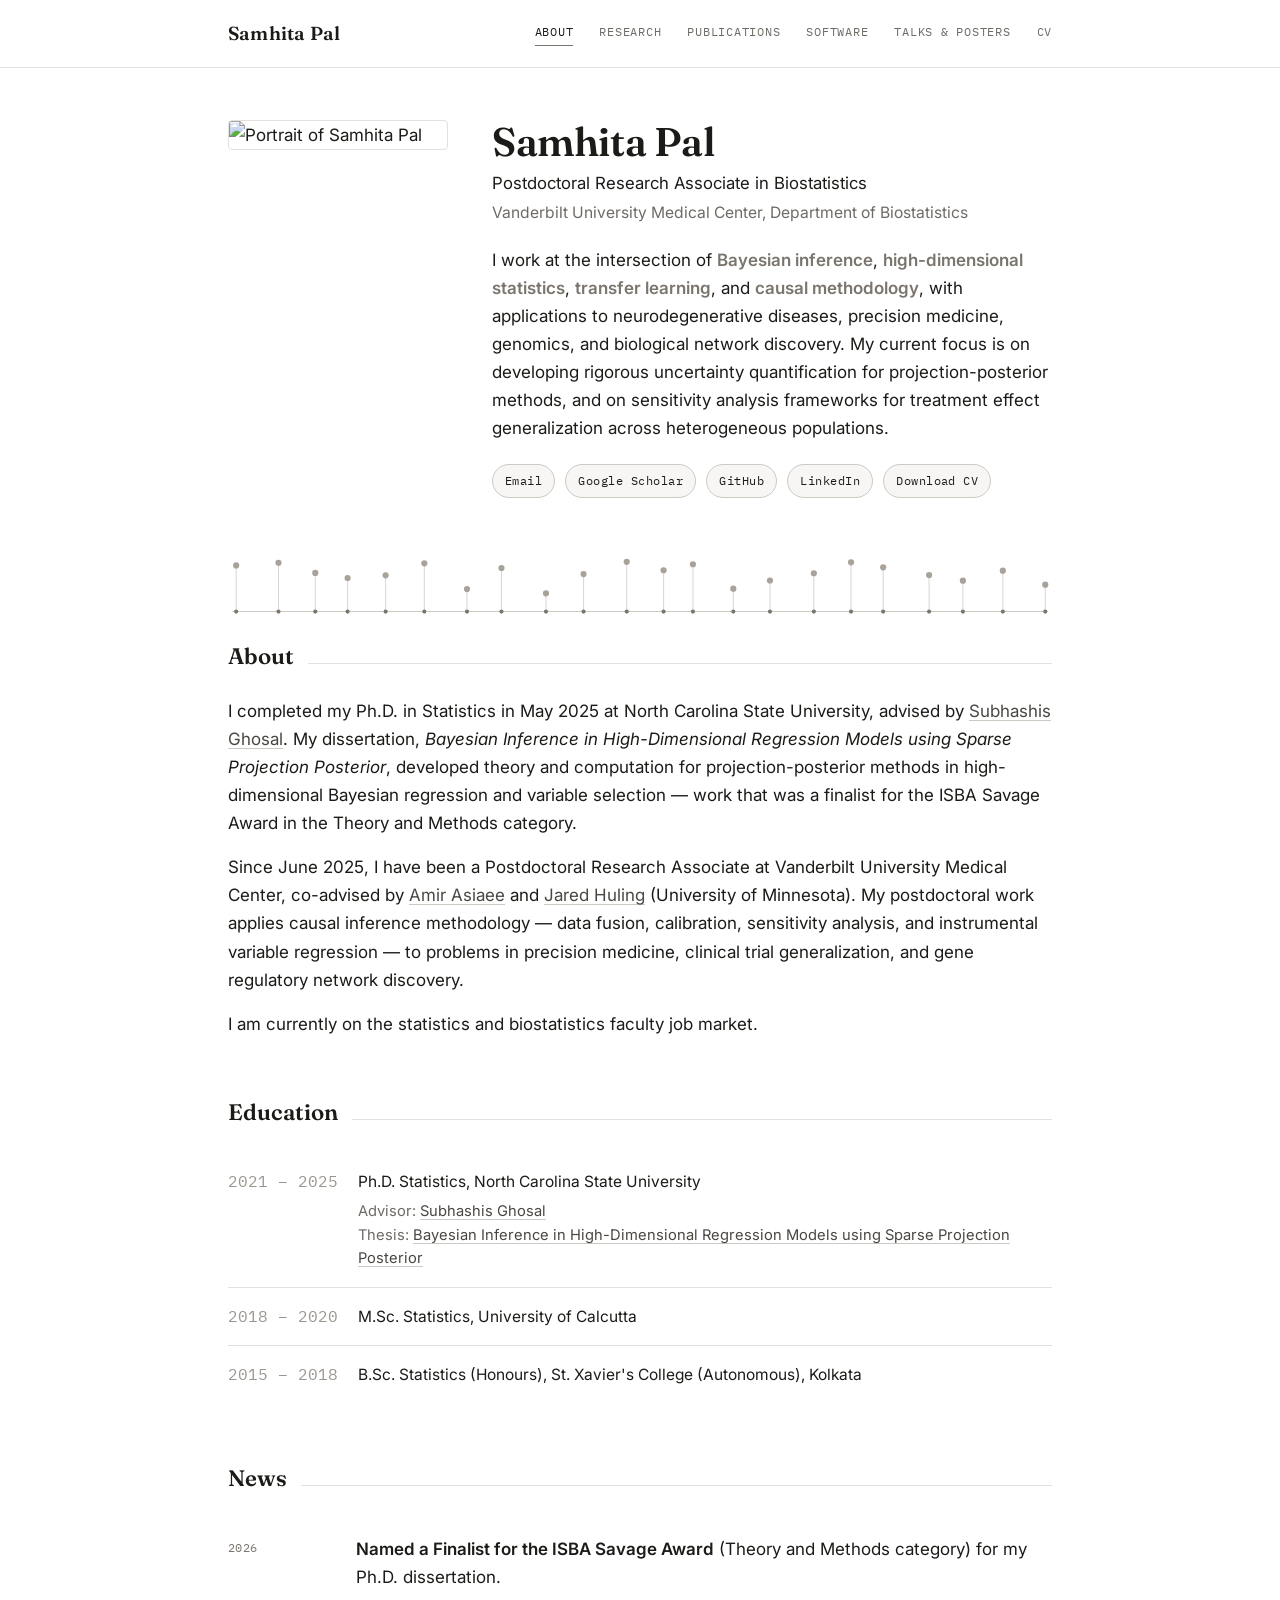
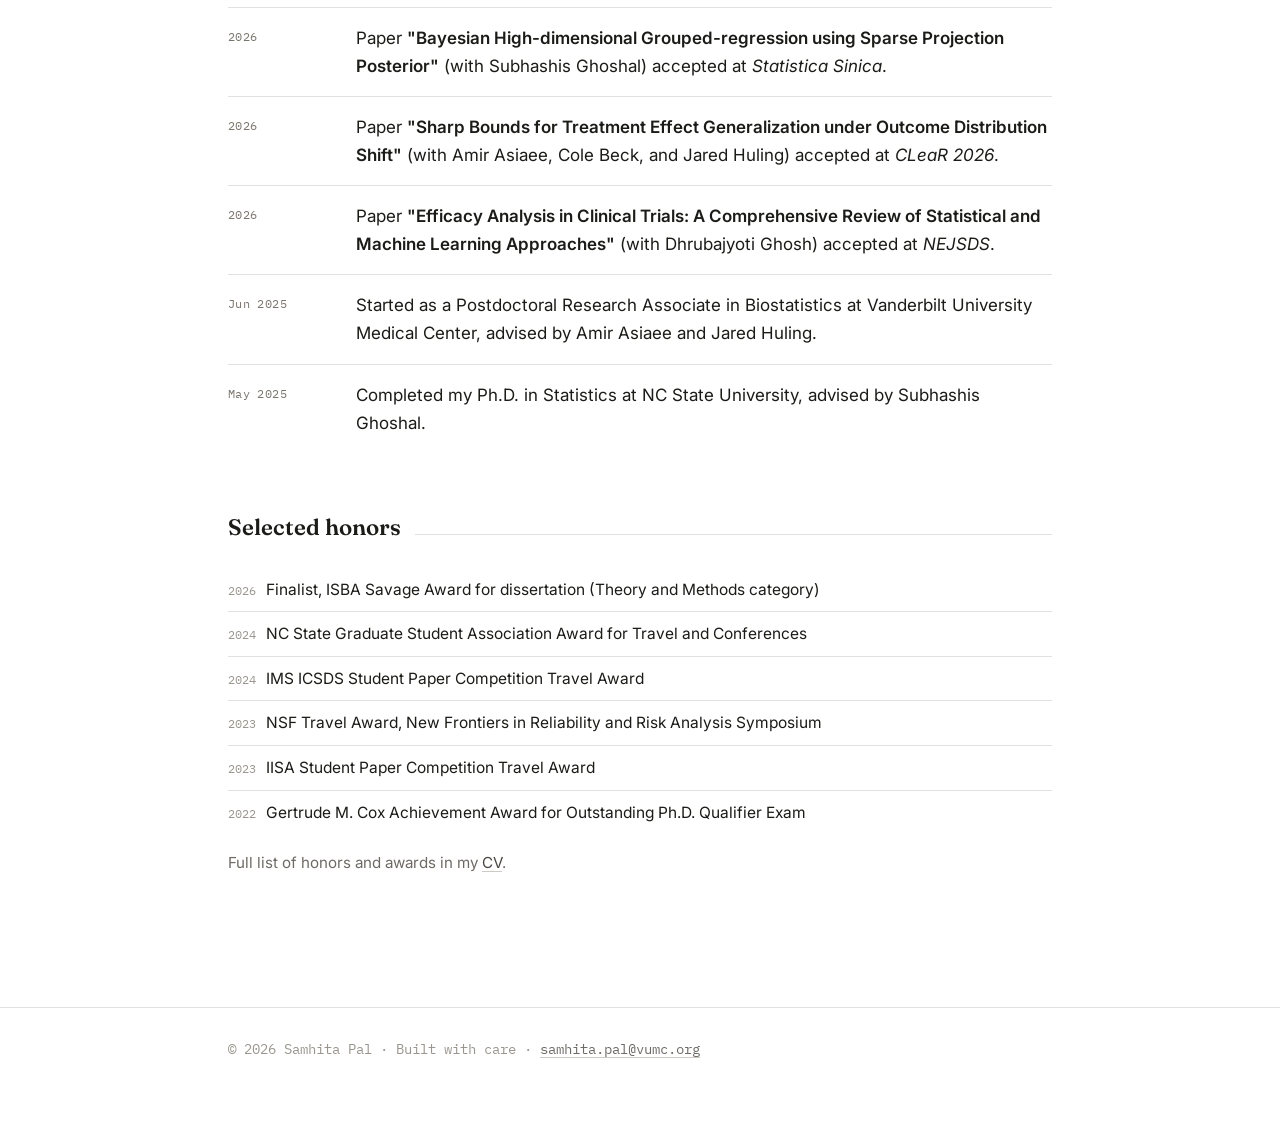
==== index.html @ c77a47ad "Update index.html" ====
<!DOCTYPE html>
<html lang="en">
<head>
<meta charset="UTF-8">
<meta name="viewport" content="width=device-width, initial-scale=1">
<title>Samhita Pal — Biostatistics</title>
<meta name="description" content="Samhita Pal, Postdoctoral Research Associate in Biostatistics at Vanderbilt University Medical Center. Bayesian transfer learning, causal inference, and statistical genomics.">
<link rel="preconnect" href="https://fonts.googleapis.com">
<link href="https://fonts.googleapis.com/css2?family=Fraunces:opsz,wght@9..144,500;9..144,600;9..144,700&family=Inter:wght@400;500;600&family=IBM+Plex+Mono:wght@400;500&display=swap" rel="stylesheet">
<link rel="stylesheet" href="css/style.css">
<style>
  .topic { color: var(--accent-dark); font-weight: 600; }

  .edu-table { width: 100%; border-collapse: collapse; margin-top: 6px; }
  .edu-table td { padding: 16px 0; border-bottom: 1px solid var(--border); vertical-align: top; font-size: 0.97rem; }
  .edu-table tr:last-child td { border-bottom: none; }
  .edu-year { font-family: var(--font-mono); font-size: 0.82rem; color: var(--text-faint); width: 130px; white-space: nowrap; padding-right: 20px; }
  .edu-detail { display: block; margin-top: 6px; color: var(--text-muted); font-size: 0.92rem; line-height: 1.6; }
</style>
</head>
<body>

<header class="site-header">
  <div class="wrap">
    <a class="site-title" href="index.html">Samhita Pal</a>
    <nav class="site-nav">
      <a href="index.html" class="active">About</a>
      <a href="research.html">Research</a>
      <a href="publications.html">Publications</a>
      <a href="software.html">Software</a>
      <a href="talks.html">Talks &amp; Posters</a>
      <a href="cv.html">CV</a>
    </nav>
  </div>
</header>

<main class="wrap">

  <section class="hero">
    <div class="hero-photo">
      <img src="images/profile_full.jpg" alt="Portrait of Samhita Pal">
    </div>
    <div>
      <h1 class="hero-name">Samhita Pal</h1>
      <p class="hero-title">Postdoctoral Research Associate in Biostatistics</p>
      <p class="hero-affil">Vanderbilt University Medical Center, Department of Biostatistics</p>
      <p class="hero-blurb">I work at the intersection of <span class="topic">Bayesian inference</span>, <span class="topic">high-dimensional statistics</span>, <span class="topic">transfer learning</span>, and <span class="topic">causal methodology</span>, with applications to neurodegenerative diseases, precision medicine, genomics, and biological network discovery. My current focus is on developing rigorous uncertainty quantification for projection-posterior methods, and on sensitivity analysis frameworks for treatment effect generalization across heterogeneous populations.</p>
      <div class="contact-row">
        <a class="pill" href="mailto:samhita.pal@vumc.org">Email</a>
        <a class="pill" href="https://scholar.google.com/citations?user=FRRxYk8AAAAJ&hl=en&oi=ao" target="_blank" rel="noopener">Google Scholar</a>
        <a class="pill" href="https://github.com/SamhitaPal3" target="_blank" rel="noopener">GitHub</a>
        <a class="pill" href="https://www.linkedin.com/in/samhita-pal-76424529a/" target="_blank" rel="noopener">LinkedIn</a>
        <a class="pill" href="files/Samhita_Pal_CV.pdf" target="_blank" rel="noopener">Download CV</a>
      </div>
    </div>
  </section>

  <img src="images/motif.svg" alt="" style="width:100%; max-width:100%; margin: 8px 0 4px;">

  <section class="block">
    <div class="section-label">
      <h2>About</h2>
      <div class="rule"></div>
    </div>
    <div class="prose">
      <p>I completed my Ph.D. in Statistics in May 2025 at North Carolina State University, advised by <a href="https://www4.stat.ncsu.edu/~sghosal/" target="_blank" rel="noopener">Subhashis Ghosal</a>. My dissertation, <em>Bayesian Inference in High-Dimensional Regression Models using Sparse Projection Posterior</em>, developed theory and computation for projection-posterior methods in high-dimensional Bayesian regression and variable selection — work that was a finalist for the ISBA Savage Award in the Theory and Methods category.</p>
      <p>Since June 2025, I have been a Postdoctoral Research Associate at Vanderbilt University Medical Center, co-advised by <a href="https://www.amirasiaee.com/" target="_blank" rel="noopener">Amir Asiaee</a> and <a href="https://jaredhuling.org/" target="_blank" rel="noopener">Jared Huling</a> (University of Minnesota). My postdoctoral work applies causal inference methodology — data fusion, calibration, sensitivity analysis, and instrumental variable regression — to problems in precision medicine, clinical trial generalization, and gene regulatory network discovery.</p>
      <p>I am currently on the statistics and biostatistics faculty job market.</p>
    </div>
  </section>

  <section class="block">
    <div class="section-label">
      <h2>Education</h2>
      <div class="rule"></div>
    </div>
    <table class="edu-table">
      <tr>
        <td class="edu-year">2021 – 2025</td>
        <td>
          Ph.D. Statistics, North Carolina State University
          <span class="edu-detail">
            Advisor: <a href="https://www4.stat.ncsu.edu/~sghosal/" target="_blank" rel="noopener">Subhashis Ghosal</a><br>
            Thesis: <a href="https://repository.lib.ncsu.edu/items/f210924c-b4c4-4ba7-b060-ebfc3acb271a" target="_blank" rel="noopener">Bayesian Inference in High-Dimensional Regression Models using Sparse Projection Posterior</a>
          </span>
        </td>
      </tr>
      <tr>
        <td class="edu-year">2018 – 2020</td>
        <td>M.Sc. Statistics, University of Calcutta</td>
      </tr>
      <tr>
        <td class="edu-year">2015 – 2018</td>
        <td>B.Sc. Statistics (Honours), St. Xavier's College (Autonomous), Kolkata</td>
      </tr>
    </table>
  </section>

  <section class="block">
    <div class="section-label">
      <h2>News</h2>
      <div class="rule"></div>
    </div>

    <div class="news-item">
      <div class="news-date">2026</div>
      <div class="news-text"><strong>Named a Finalist for the ISBA Savage Award</strong> (Theory and Methods category) for my Ph.D. dissertation.</div>
    </div>

    <div class="news-item">
      <div class="news-date">2026</div>
      <div class="news-text">Paper <strong>"Bayesian High-dimensional Grouped-regression using Sparse Projection Posterior"</strong> (with Subhashis Ghoshal) accepted at <em>Statistica Sinica</em>.</div>
    </div>

    <div class="news-item">
      <div class="news-date">2026</div>
      <div class="news-text">Paper <strong>"Sharp Bounds for Treatment Effect Generalization under Outcome Distribution Shift"</strong> (with Amir Asiaee, Cole Beck, and Jared Huling) accepted at <em>CLeaR 2026</em>.</div>
    </div>

    <div class="news-item">
      <div class="news-date">2026</div>
      <div class="news-text">Paper <strong>"Efficacy Analysis in Clinical Trials: A Comprehensive Review of Statistical and Machine Learning Approaches"</strong> (with Dhrubajyoti Ghosh) accepted at <em>NEJSDS</em>.</div>
    </div>

    <div class="news-item">
      <div class="news-date">Jun 2025</div>
      <div class="news-text">Started as a Postdoctoral Research Associate in Biostatistics at Vanderbilt University Medical Center, advised by Amir Asiaee and Jared Huling.</div>
    </div>

    <div class="news-item">
      <div class="news-date">May 2025</div>
      <div class="news-text">Completed my Ph.D. in Statistics at NC State University, advised by Subhashis Ghoshal.</div>
    </div>

  </section>

  <!--
    HOW TO ADD A NEWS ITEM:
    Copy one <div class="news-item">...</div> block above, paste it right after
    <div class="section-label">...</div> (so it appears first / most recent),
    and edit the date and text. That's it — no other file needs to change.
  -->

  <section class="block">
    <div class="section-label">
      <h2>Selected honors</h2>
      <div class="rule"></div>
    </div>
    <ul class="honors-list">
      <li><span class="yr">2026</span>Finalist, ISBA Savage Award for dissertation (Theory and Methods category)</li>
      <li><span class="yr">2024</span>NC State Graduate Student Association Award for Travel and Conferences</li>
      <li><span class="yr">2024</span>IMS ICSDS Student Paper Competition Travel Award</li>
      <li><span class="yr">2023</span>NSF Travel Award, New Frontiers in Reliability and Risk Analysis Symposium</li>
      <li><span class="yr">2023</span>IISA Student Paper Competition Travel Award</li>
      <li><span class="yr">2022</span>Gertrude M. Cox Achievement Award for Outstanding Ph.D. Qualifier Exam</li>
    </ul>
    <p class="section-note" style="margin-top:16px;">Full list of honors and awards in my <a href="cv.html">CV</a>.</p>
  </section>

</main>

<footer class="site-footer">
  <div class="wrap">
    © 2026 Samhita Pal · Built with care · <a href="mailto:samhita.pal@vumc.org">samhita.pal@vumc.org</a>
  </div>
</footer>

</body>
</html>
---- css/style.css ----
/* ============================================
   Samhita Pal — academic site
   Design tokens
   ============================================ */

:root {
  /* Palette — warm off-white ground, warm near-black ink, stone-gray accent */
  --bg: #FFFFFF;
  --bg-subtle: #F7F6F4;
  --bg-subtle-2: #F1EFEC;
  --text: #1B1B18;
  --text-muted: #6E6B66;
  --text-faint: #9A968F;
  --accent: #A8A29A;      /* light gray accent */
  --accent-dark: #7A756D; /* hover / stronger gray */
  --border: #E3E1DD;
  --border-strong: #CDCAC4;
  --link: #4A4742;

  /* Type */
  --font-display: "Fraunces", Georgia, serif;
  --font-body: "Inter", -apple-system, BlinkMacSystemFont, "Segoe UI", sans-serif;
  --font-mono: "IBM Plex Mono", ui-monospace, monospace;

  --max-width: 880px;
}

* { box-sizing: border-box; }

html {
  scroll-behavior: smooth;
}

body {
  margin: 0;
  background: var(--bg);
  color: var(--text);
  font-family: var(--font-body);
  font-size: 17px;
  line-height: 1.65;
  -webkit-font-smoothing: antialiased;
}

a {
  color: var(--link);
  text-decoration-color: var(--border-strong);
  text-underline-offset: 3px;
  transition: text-decoration-color 0.15s ease, color 0.15s ease;
}

a:hover {
  color: var(--text);
  text-decoration-color: var(--text);
}

a:focus-visible,
button:focus-visible {
  outline: 2px solid var(--accent-dark);
  outline-offset: 2px;
}

img { max-width: 100%; display: block; }

/* ============ Layout shell ============ */

.wrap {
  max-width: var(--max-width);
  margin: 0 auto;
  padding: 0 28px;
}

/* ============ Header / nav ============ */

.site-header {
  border-bottom: 1px solid var(--border);
  position: sticky;
  top: 0;
  background: rgba(255, 255, 255, 0.92);
  backdrop-filter: blur(6px);
  z-index: 50;
}

.site-header .wrap {
  display: flex;
  align-items: center;
  justify-content: space-between;
  padding-top: 18px;
  padding-bottom: 18px;
  gap: 24px;
  flex-wrap: wrap;
}

.site-title {
  font-family: var(--font-display);
  font-weight: 600;
  font-size: 1.18rem;
  letter-spacing: 0.01em;
  color: var(--text);
  text-decoration: none;
  white-space: nowrap;
}

.site-title:hover { color: var(--text); text-decoration: none; }

nav.site-nav {
  display: flex;
  gap: 26px;
  flex-wrap: wrap;
}

nav.site-nav a {
  font-family: var(--font-mono);
  font-size: 0.78rem;
  letter-spacing: 0.06em;
  text-transform: uppercase;
  color: var(--text-muted);
  text-decoration: none;
  padding-bottom: 3px;
  border-bottom: 1px solid transparent;
}

nav.site-nav a:hover {
  color: var(--text);
  border-bottom-color: var(--border-strong);
}

nav.site-nav a.active {
  color: var(--text);
  border-bottom-color: var(--accent-dark);
}

/* ============ Page header (eyebrow + title) ============ */

.page-head {
  padding: 56px 0 36px;
  border-bottom: 1px solid var(--border);
  margin-bottom: 44px;
}

.eyebrow {
  font-family: var(--font-mono);
  font-size: 0.76rem;
  letter-spacing: 0.12em;
  text-transform: uppercase;
  color: var(--accent-dark);
  margin: 0 0 10px;
}

.page-head h1 {
  font-family: var(--font-display);
  font-weight: 600;
  font-size: 2.1rem;
  margin: 0 0 12px;
  letter-spacing: -0.01em;
}

.page-head p.lede {
  color: var(--text-muted);
  max-width: 640px;
  margin: 0;
  font-size: 1.05rem;
}

/* ============ Hero (About page) ============ */

.hero {
  display: grid;
  grid-template-columns: 220px 1fr;
  gap: 44px;
  padding: 52px 0 40px;
  align-items: start;
}

.hero-photo img {
  width: 100%;
  border-radius: 4px;
  border: 1px solid var(--border);
  filter: grayscale(8%);
}

.hero-name {
  font-family: var(--font-display);
  font-weight: 600;
  font-size: 2.5rem;
  margin: 0 0 6px;
  letter-spacing: -0.01em;
  line-height: 1.1;
}

.hero-title {
  font-size: 1.05rem;
  color: var(--text);
  margin: 0 0 2px;
}

.hero-affil {
  font-size: 0.98rem;
  color: var(--text-muted);
  margin: 0 0 20px;
}

.hero-blurb {
  max-width: 560px;
  color: var(--text);
  margin: 0 0 22px;
}

.contact-row {
  display: flex;
  flex-wrap: wrap;
  gap: 8px 10px;
  margin-bottom: 8px;
}

.pill {
  font-family: var(--font-mono);
  font-size: 0.76rem;
  letter-spacing: 0.04em;
  text-decoration: none;
  color: var(--text);
  border: 1px solid var(--border-strong);
  padding: 6px 12px;
  border-radius: 100px;
  background: var(--bg-subtle);
  transition: background 0.15s ease, border-color 0.15s ease;
}

.pill:hover {
  background: var(--bg-subtle-2);
  border-color: var(--accent-dark);
  color: var(--text);
}

/* ============ Section scaffolding ============ */

section.block {
  padding: 8px 0 48px;
}

.section-label {
  display: flex;
  align-items: baseline;
  gap: 14px;
  margin-bottom: 22px;
}

.section-label h2 {
  font-family: var(--font-display);
  font-weight: 600;
  font-size: 1.4rem;
  margin: 0;
}

.section-label .rule {
  flex: 1;
  height: 1px;
  background: var(--border);
}

.section-note {
  color: var(--text-muted);
  font-size: 0.95rem;
  margin: -12px 0 24px;
}

/* ============ News list ============ */

.news-item {
  display: grid;
  grid-template-columns: 108px 1fr;
  gap: 20px;
  padding: 16px 0;
  border-bottom: 1px solid var(--border);
}

.news-item:last-child { border-bottom: none; }

.news-date {
  font-family: var(--font-mono);
  font-size: 0.78rem;
  color: var(--accent-dark);
  letter-spacing: 0.03em;
  padding-top: 2px;
}

.news-text strong { font-weight: 600; }

/* ============ Bio paragraphs ============ */

.prose p { margin: 0 0 16px; }
.prose p:last-child { margin-bottom: 0; }

/* ============ Honors list ============ */

.honors-list {
  list-style: none;
  padding: 0;
  margin: 0;
  columns: 1;
}

.honors-list li {
  padding: 9px 0;
  border-bottom: 1px solid var(--border);
  font-size: 0.97rem;
}

.honors-list li:last-child { border-bottom: none; }

.honors-list .yr {
  font-family: var(--font-mono);
  font-size: 0.78rem;
  color: var(--text-faint);
  margin-right: 10px;
}

/* ============ Research thrusts ============ */

.thrust {
  padding: 30px 0;
  border-bottom: 1px solid var(--border);
}

.thrust:last-child { border-bottom: none; }

.thrust-num {
  font-family: var(--font-mono);
  font-size: 0.78rem;
  color: var(--accent-dark);
  letter-spacing: 0.06em;
  margin-bottom: 8px;
  display: block;
}

.thrust h3 {
  font-family: var(--font-display);
  font-size: 1.35rem;
  font-weight: 600;
  margin: 0 0 10px;
}

.thrust p {
  color: var(--text);
  max-width: 660px;
  margin: 0 0 14px;
}

.thrust-papers {
  list-style: none;
  padding: 0;
  margin: 0;
  font-size: 0.92rem;
}

.thrust-papers li {
  color: var(--text-muted);
  padding: 4px 0;
  border-left: 2px solid var(--border-strong);
  padding-left: 12px;
  margin-bottom: 4px;
}

.thrust-papers .p-title { color: var(--text); }

/* ============ Publications ============ */

.pub-group { margin-bottom: 44px; }

.pub-group h2 {
  font-family: var(--font-display);
  font-size: 1.25rem;
  font-weight: 600;
  margin: 0 0 4px;
}

.pub-count {
  font-family: var(--font-mono);
  font-size: 0.76rem;
  color: var(--text-faint);
}

.pub-list {
  list-style: none;
  padding: 0;
  margin: 18px 0 0;
}

.pub-item {
  padding: 16px 0;
  border-bottom: 1px solid var(--border);
}

.pub-item:last-child { border-bottom: none; }

.pub-title {
  font-weight: 600;
  color: var(--text);
  margin: 0 0 4px;
  font-size: 1.01rem;
}

.pub-authors {
  color: var(--text-muted);
  font-size: 0.92rem;
  margin: 0 0 3px;
}

.pub-authors .me { color: var(--text); font-weight: 600; }

.pub-venue {
  font-family: var(--font-mono);
  font-size: 0.8rem;
  color: var(--accent-dark);
  letter-spacing: 0.02em;
}

/* ============ Software cards ============ */

.software-grid {
  display: grid;
  grid-template-columns: 1fr;
  gap: 20px;
}

.software-card {
  border: 1px solid var(--border);
  border-radius: 6px;
  padding: 26px 28px;
  background: var(--bg-subtle);
}

.software-card h3 {
  font-family: var(--font-mono);
  font-size: 1.15rem;
  font-weight: 600;
  margin: 0 0 10px;
  letter-spacing: -0.01em;
}

.software-card p {
  margin: 0 0 16px;
  color: var(--text);
  max-width: 620px;
}

.software-links a {
  font-family: var(--font-mono);
  font-size: 0.8rem;
  margin-right: 18px;
}

/* ============ Talks & posters ============ */

.talk-item {
  display: grid;
  grid-template-columns: 70px 110px 1fr;
  gap: 18px;
  padding: 15px 0;
  border-bottom: 1px solid var(--border);
  align-items: start;
}

.talk-item:last-child { border-bottom: none; }

.talk-year {
  font-family: var(--font-mono);
  font-size: 0.82rem;
  color: var(--text-faint);
}

.talk-type {
  font-family: var(--font-mono);
  font-size: 0.7rem;
  letter-spacing: 0.04em;
  text-transform: uppercase;
  color: var(--accent-dark);
  border: 1px solid var(--border-strong);
  border-radius: 100px;
  padding: 2px 9px;
  height: fit-content;
  white-space: nowrap;
}

.talk-body .talk-title { font-weight: 600; margin: 0 0 2px; }
.talk-body .talk-venue { color: var(--text-muted); font-size: 0.92rem; margin: 0; }
.talk-body .talk-slides { font-family: var(--font-mono); font-size: 0.78rem; }

/* ============ CV page ============ */

.cv-download {
  display: inline-flex;
  align-items: center;
  gap: 10px;
  font-family: var(--font-mono);
  font-size: 0.85rem;
  color: var(--bg);
  background: var(--text);
  padding: 12px 22px;
  border-radius: 4px;
  text-decoration: none;
  margin-bottom: 30px;
}

.cv-download:hover { background: var(--accent-dark); color: var(--bg); }

.cv-embed {
  border: 1px solid var(--border);
  border-radius: 6px;
  overflow: hidden;
  height: 82vh;
  background: var(--bg-subtle);
}

.cv-embed iframe { width: 100%; height: 100%; border: none; }

.cv-fallback {
  font-size: 0.9rem;
  color: var(--text-muted);
  margin-top: 14px;
}

/* ============ Signature motif (projection dots) ============ */

.motif {
  opacity: 0.9;
}

/* ============ Footer ============ */

.site-footer {
  border-top: 1px solid var(--border);
  margin-top: 60px;
  padding: 30px 0 60px;
  color: var(--text-faint);
  font-size: 0.85rem;
  font-family: var(--font-mono);
}

.site-footer a { color: var(--text-muted); }

/* ============ Responsive ============ */

@media (max-width: 680px) {
  .hero {
    grid-template-columns: 1fr;
  }
  .hero-photo { width: 160px; }
  .news-item, .talk-item {
    grid-template-columns: 1fr;
    gap: 4px;
  }
  .talk-type { margin-bottom: 4px; }
  .page-head h1 { font-size: 1.7rem; }
  .hero-name { font-size: 2rem; }
  nav.site-nav { gap: 14px 18px; }
}

@media (prefers-reduced-motion: reduce) {
  html { scroll-behavior: auto; }
  * { transition: none !important; }
}
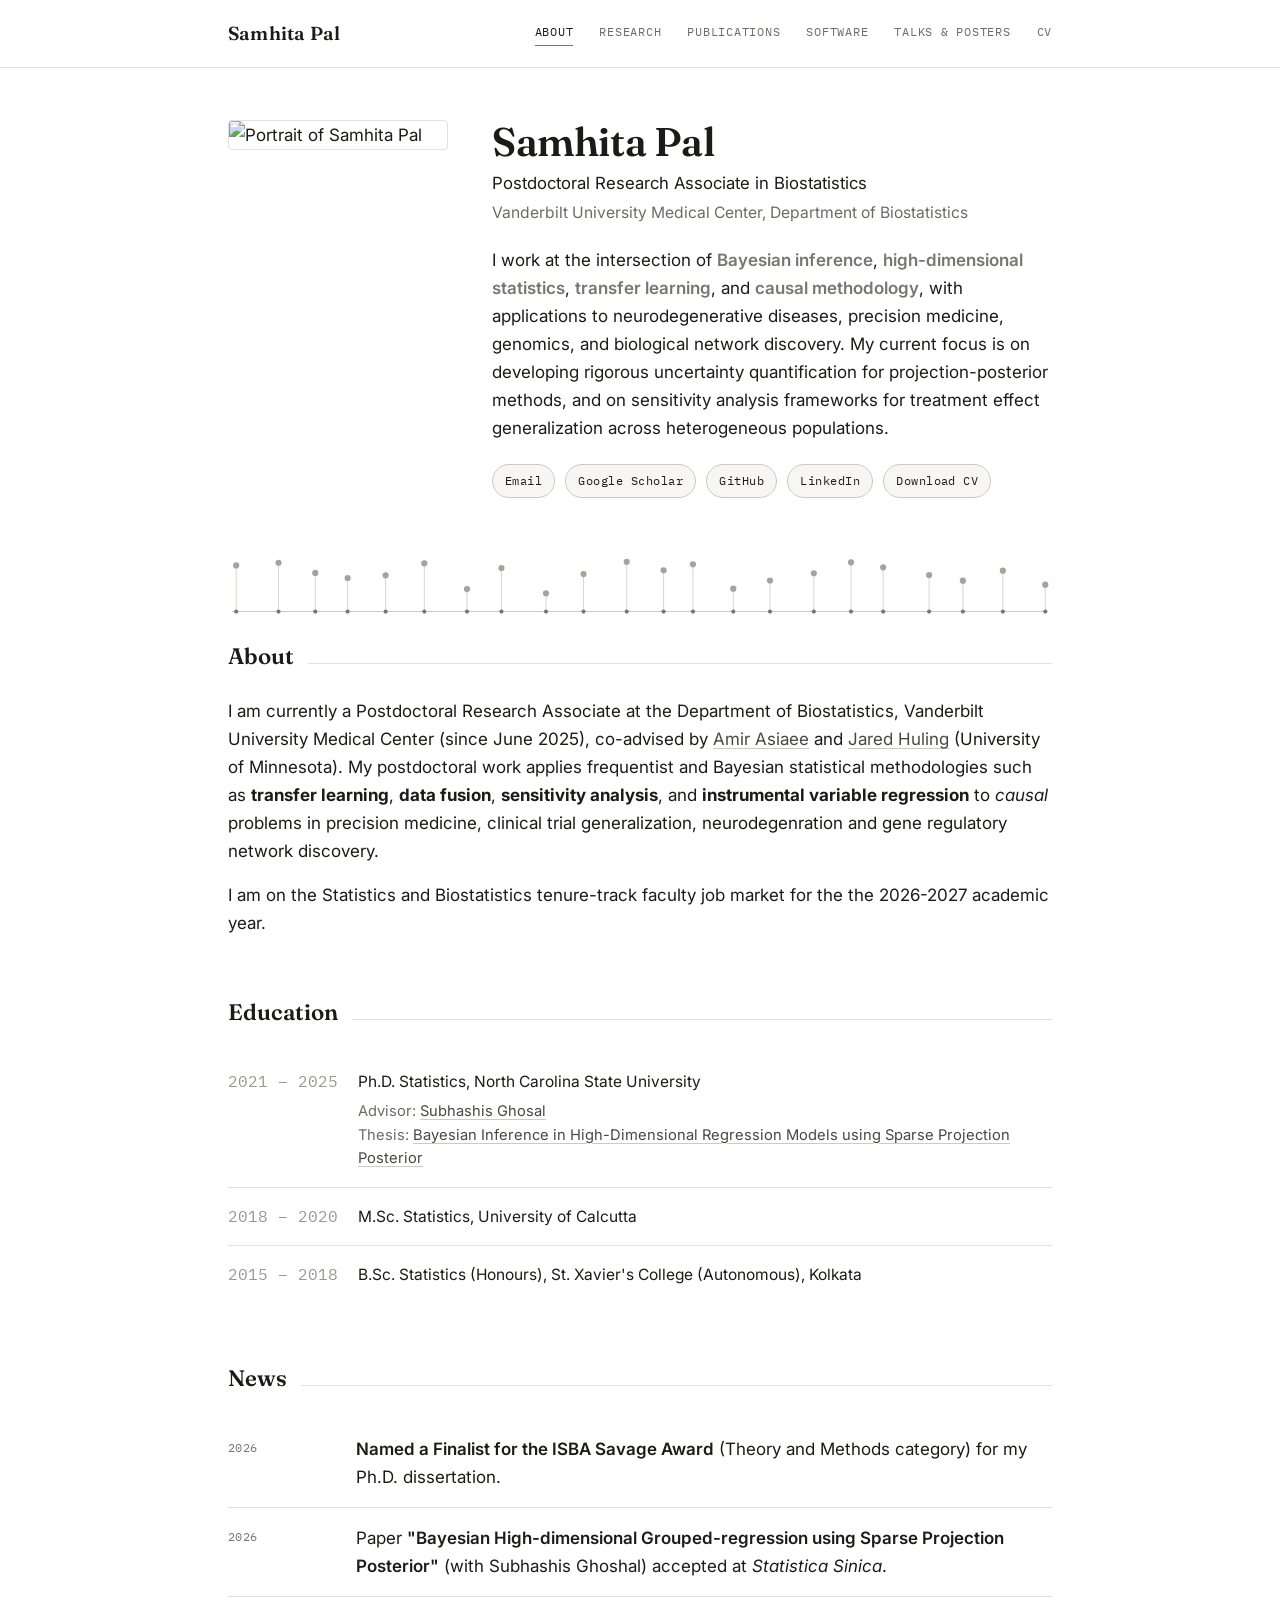
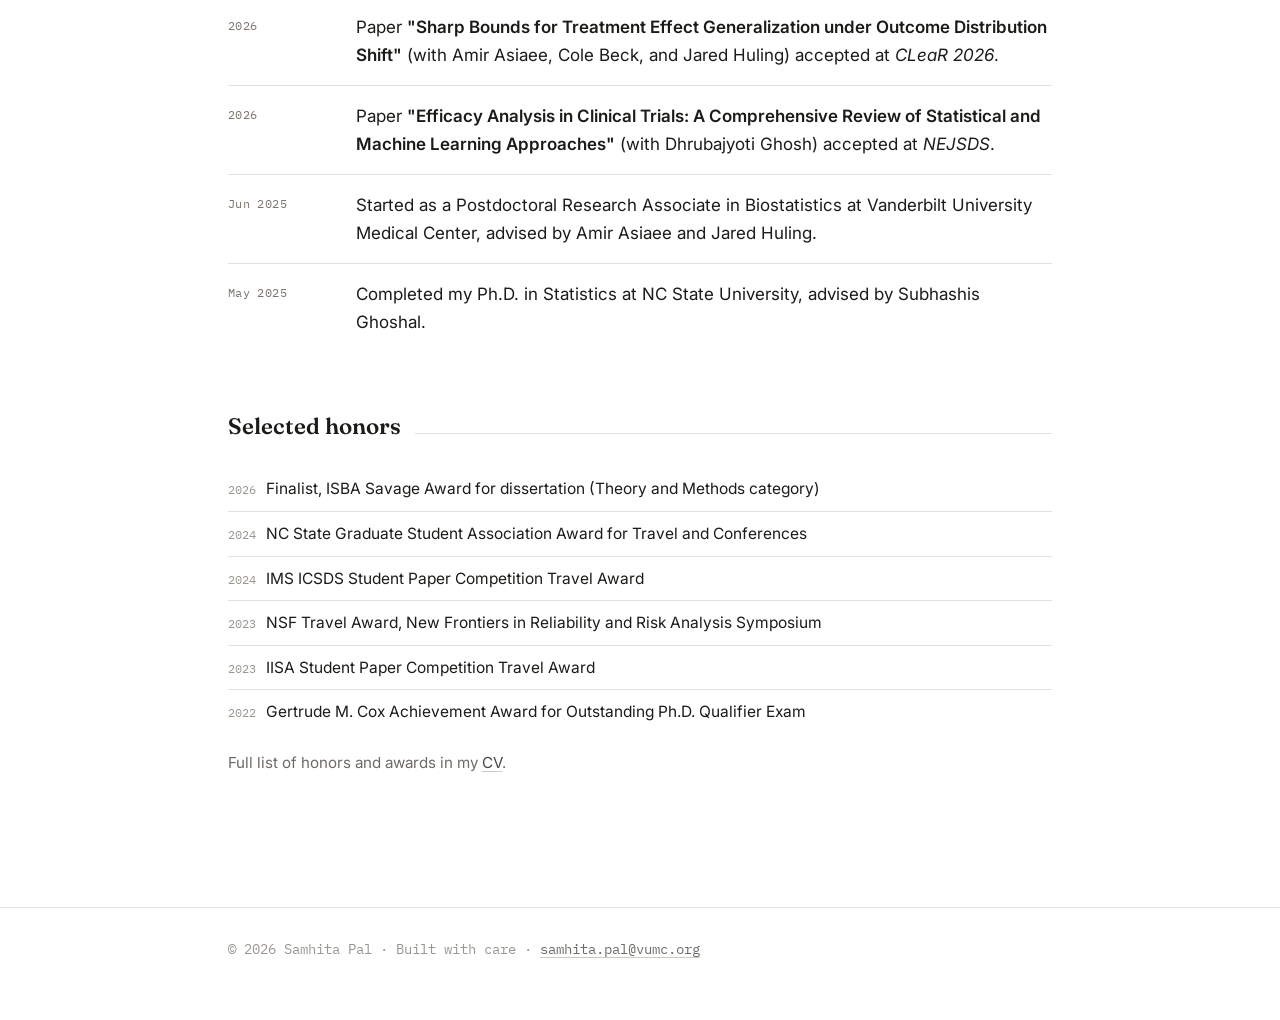
==== commit e8194c49: "Update index.html" ====
--- a/index.html
+++ b/index.html
@@ -63,9 +63,8 @@
       <div class="rule"></div>
     </div>
     <div class="prose">
-      <p>I completed my Ph.D. in Statistics in May 2025 at North Carolina State University, advised by <a href="https://www4.stat.ncsu.edu/~sghosal/" target="_blank" rel="noopener">Subhashis Ghosal</a>. My dissertation, <em>Bayesian Inference in High-Dimensional Regression Models using Sparse Projection Posterior</em>, developed theory and computation for projection-posterior methods in high-dimensional Bayesian regression and variable selection — work that was a finalist for the ISBA Savage Award in the Theory and Methods category.</p>
-      <p>Since June 2025, I have been a Postdoctoral Research Associate at Vanderbilt University Medical Center, co-advised by <a href="https://www.amirasiaee.com/" target="_blank" rel="noopener">Amir Asiaee</a> and <a href="https://jaredhuling.org/" target="_blank" rel="noopener">Jared Huling</a> (University of Minnesota). My postdoctoral work applies causal inference methodology — data fusion, calibration, sensitivity analysis, and instrumental variable regression — to problems in precision medicine, clinical trial generalization, and gene regulatory network discovery.</p>
-      <p>I am currently on the statistics and biostatistics faculty job market.</p>
+      <p> I am currently a Postdoctoral Research Associate at the Department of Biostatistics, Vanderbilt University Medical Center (since June 2025), co-advised by <a href="https://www.amirasiaee.com/" target="_blank" rel="noopener">Amir Asiaee</a> and <a href="https://jaredhuling.org/" target="_blank" rel="noopener">Jared Huling</a> (University of Minnesota). My postdoctoral work applies frequentist and Bayesian statistical methodologies such as <strong>transfer learning</strong>, <strong>data fusion</strong>, <strong>sensitivity analysis</strong>, and <strong>instrumental variable regression</strong> to <em>causal</em> problems in precision medicine, clinical trial generalization, neurodegenration and gene regulatory network discovery.</p>
+      <p> I am on the Statistics and Biostatistics tenure-track faculty job market for the the 2026-2027 academic year.</p>
     </div>
   </section>
 
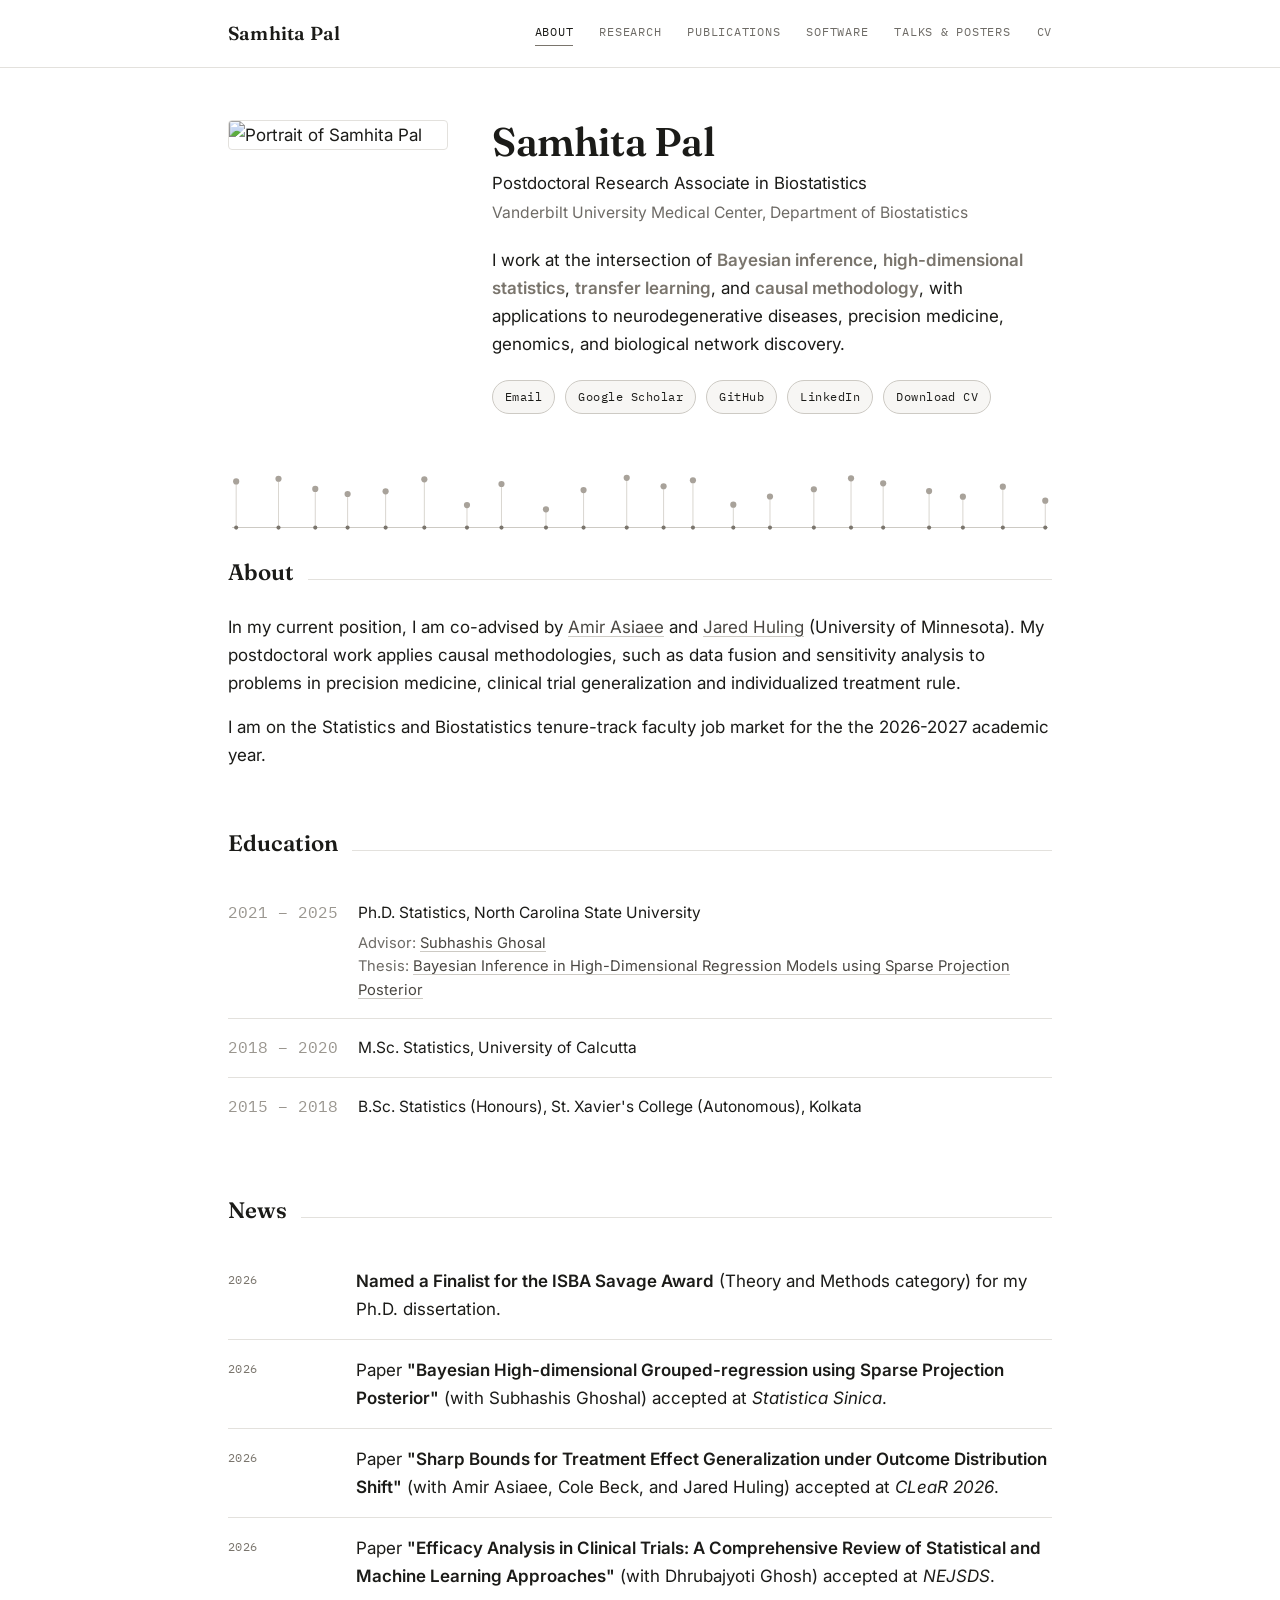
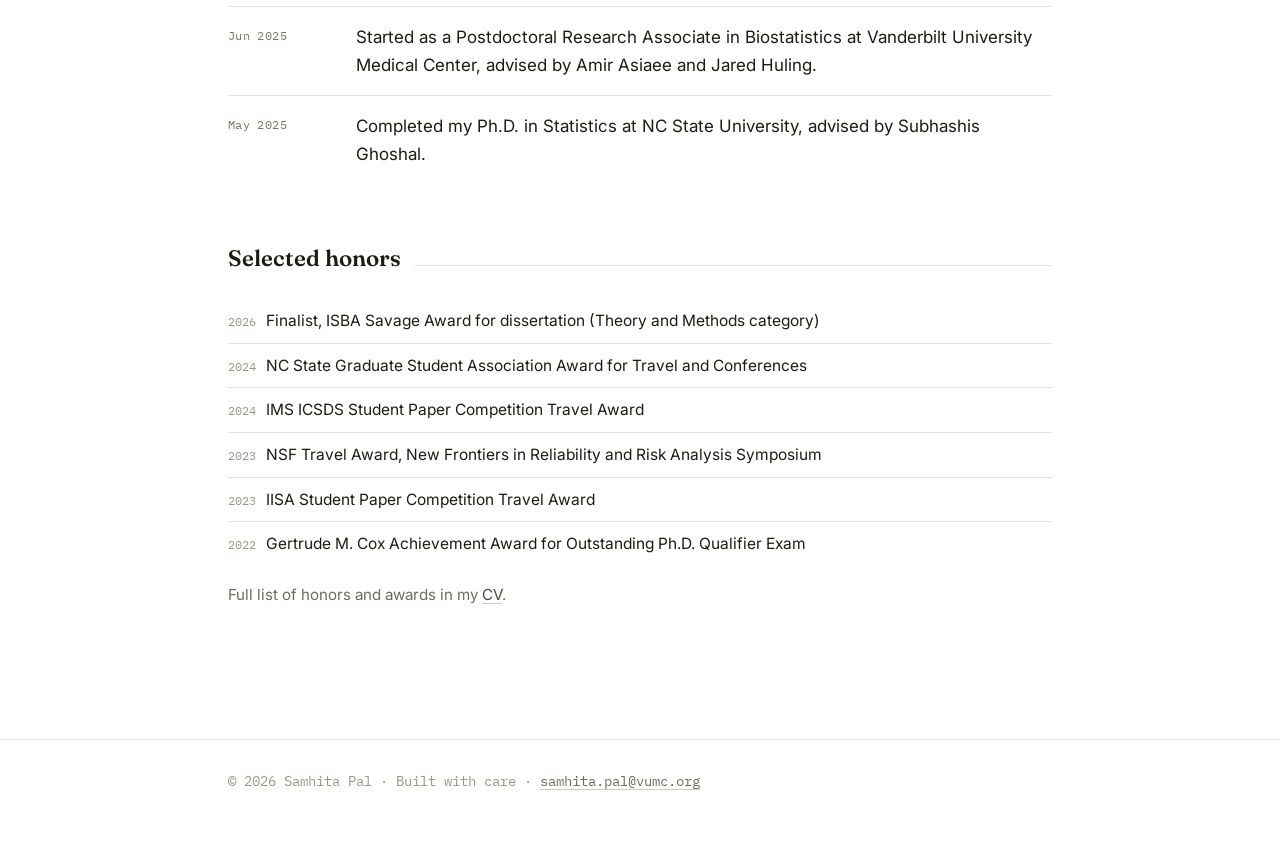
==== commit 3ce38ea9: "Update index.html" ====
--- a/index.html
+++ b/index.html
@@ -44,7 +44,8 @@
       <h1 class="hero-name">Samhita Pal</h1>
       <p class="hero-title">Postdoctoral Research Associate in Biostatistics</p>
       <p class="hero-affil">Vanderbilt University Medical Center, Department of Biostatistics</p>
-      <p class="hero-blurb">I work at the intersection of <span class="topic">Bayesian inference</span>, <span class="topic">high-dimensional statistics</span>, <span class="topic">transfer learning</span>, and <span class="topic">causal methodology</span>, with applications to neurodegenerative diseases, precision medicine, genomics, and biological network discovery. My current focus is on developing rigorous uncertainty quantification for projection-posterior methods, and on sensitivity analysis frameworks for treatment effect generalization across heterogeneous populations.</p>
+      <p class="hero-blurb">I work at the intersection of <span class="topic">Bayesian inference</span>, <span class="topic">high-dimensional statistics</span>, <span class="topic">transfer learning</span>, and <span class="topic">causal methodology</span>, with applications to neurodegenerative diseases, precision medicine, genomics, and biological network discovery.</p>
+      <p class="hero-blurb"></p>
       <div class="contact-row">
         <a class="pill" href="mailto:samhita.pal@vumc.org">Email</a>
         <a class="pill" href="https://scholar.google.com/citations?user=FRRxYk8AAAAJ&hl=en&oi=ao" target="_blank" rel="noopener">Google Scholar</a>
@@ -63,7 +64,7 @@
       <div class="rule"></div>
     </div>
     <div class="prose">
-      <p> I am currently a Postdoctoral Research Associate at the Department of Biostatistics, Vanderbilt University Medical Center (since June 2025), co-advised by <a href="https://www.amirasiaee.com/" target="_blank" rel="noopener">Amir Asiaee</a> and <a href="https://jaredhuling.org/" target="_blank" rel="noopener">Jared Huling</a> (University of Minnesota). My postdoctoral work applies frequentist and Bayesian statistical methodologies such as <strong>transfer learning</strong>, <strong>data fusion</strong>, <strong>sensitivity analysis</strong>, and <strong>instrumental variable regression</strong> to <em>causal</em> problems in precision medicine, clinical trial generalization, neurodegenration and gene regulatory network discovery.</p>
+      <p> In my current position, I am co-advised by <a href="https://www.amirasiaee.com/" target="_blank" rel="noopener">Amir Asiaee</a> and <a href="https://jaredhuling.org/" target="_blank" rel="noopener">Jared Huling</a> (University of Minnesota). My postdoctoral work applies causal methodologies, such as data fusion and sensitivity analysis to problems in precision medicine, clinical trial generalization and individualized treatment rule.</p>
       <p> I am on the Statistics and Biostatistics tenure-track faculty job market for the the 2026-2027 academic year.</p>
     </div>
   </section>
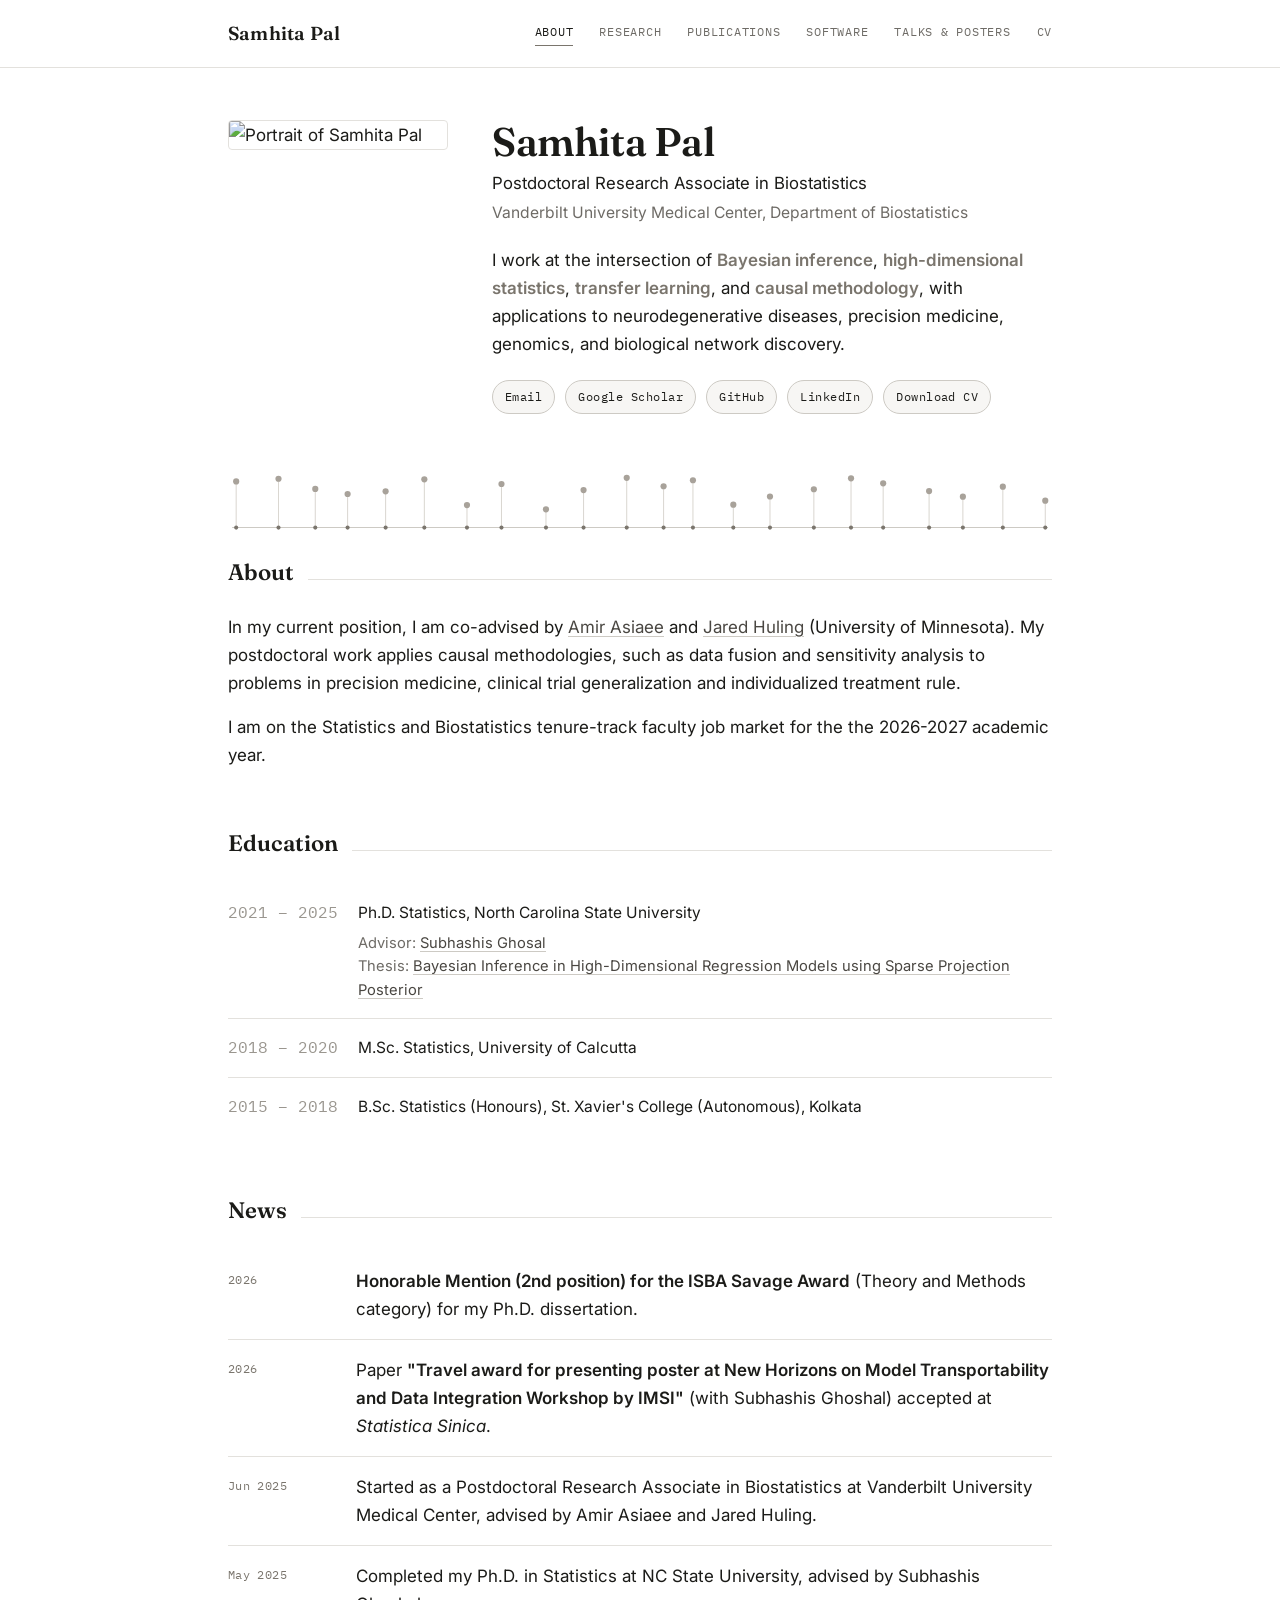
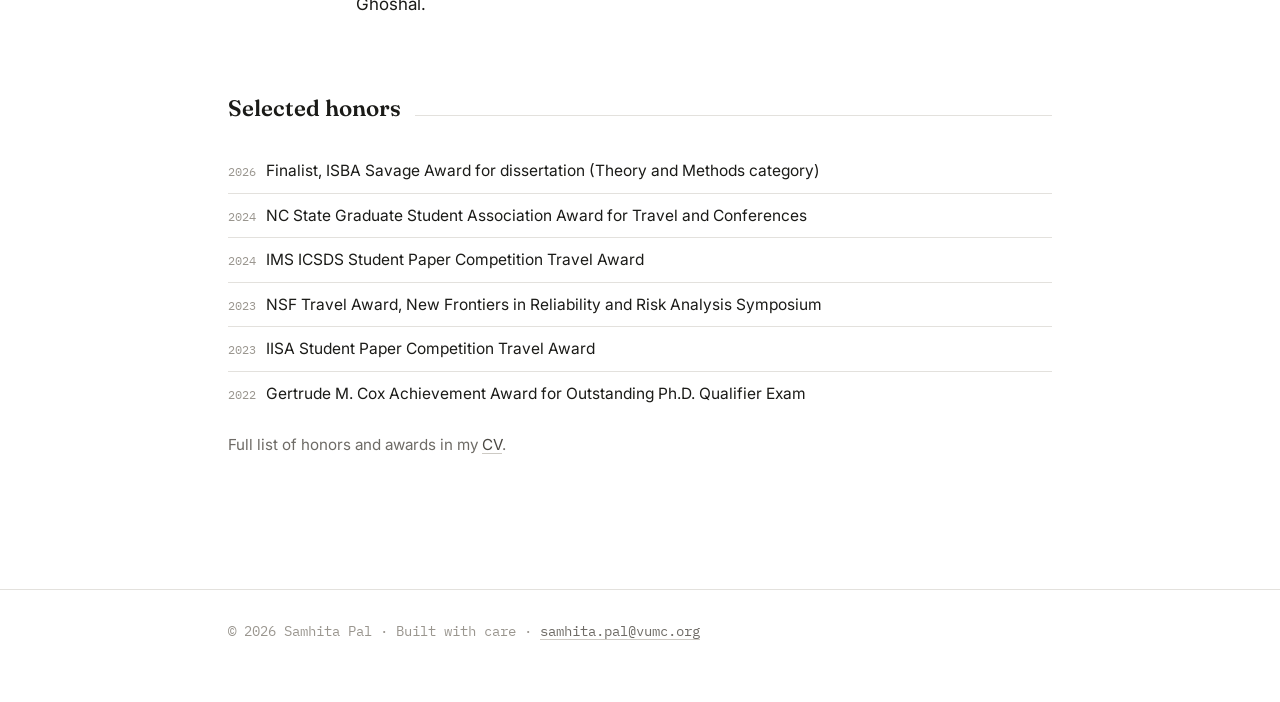
==== commit 9d07902e: "Update index.html" ====
--- a/index.html
+++ b/index.html
@@ -104,22 +104,12 @@
 
     <div class="news-item">
       <div class="news-date">2026</div>
-      <div class="news-text"><strong>Named a Finalist for the ISBA Savage Award</strong> (Theory and Methods category) for my Ph.D. dissertation.</div>
+      <div class="news-text"><strong>Honorable Mention (2nd position) for the ISBA Savage Award</strong> (Theory and Methods category) for my Ph.D. dissertation.</div>
     </div>
 
     <div class="news-item">
       <div class="news-date">2026</div>
-      <div class="news-text">Paper <strong>"Bayesian High-dimensional Grouped-regression using Sparse Projection Posterior"</strong> (with Subhashis Ghoshal) accepted at <em>Statistica Sinica</em>.</div>
-    </div>
-
-    <div class="news-item">
-      <div class="news-date">2026</div>
-      <div class="news-text">Paper <strong>"Sharp Bounds for Treatment Effect Generalization under Outcome Distribution Shift"</strong> (with Amir Asiaee, Cole Beck, and Jared Huling) accepted at <em>CLeaR 2026</em>.</div>
-    </div>
-
-    <div class="news-item">
-      <div class="news-date">2026</div>
-      <div class="news-text">Paper <strong>"Efficacy Analysis in Clinical Trials: A Comprehensive Review of Statistical and Machine Learning Approaches"</strong> (with Dhrubajyoti Ghosh) accepted at <em>NEJSDS</em>.</div>
+      <div class="news-text">Paper <strong>"Travel award for presenting poster at New Horizons on Model Transportability and Data Integration Workshop by IMSI"</strong> (with Subhashis Ghoshal) accepted at <em>Statistica Sinica</em>.</div>
     </div>
 
     <div class="news-item">
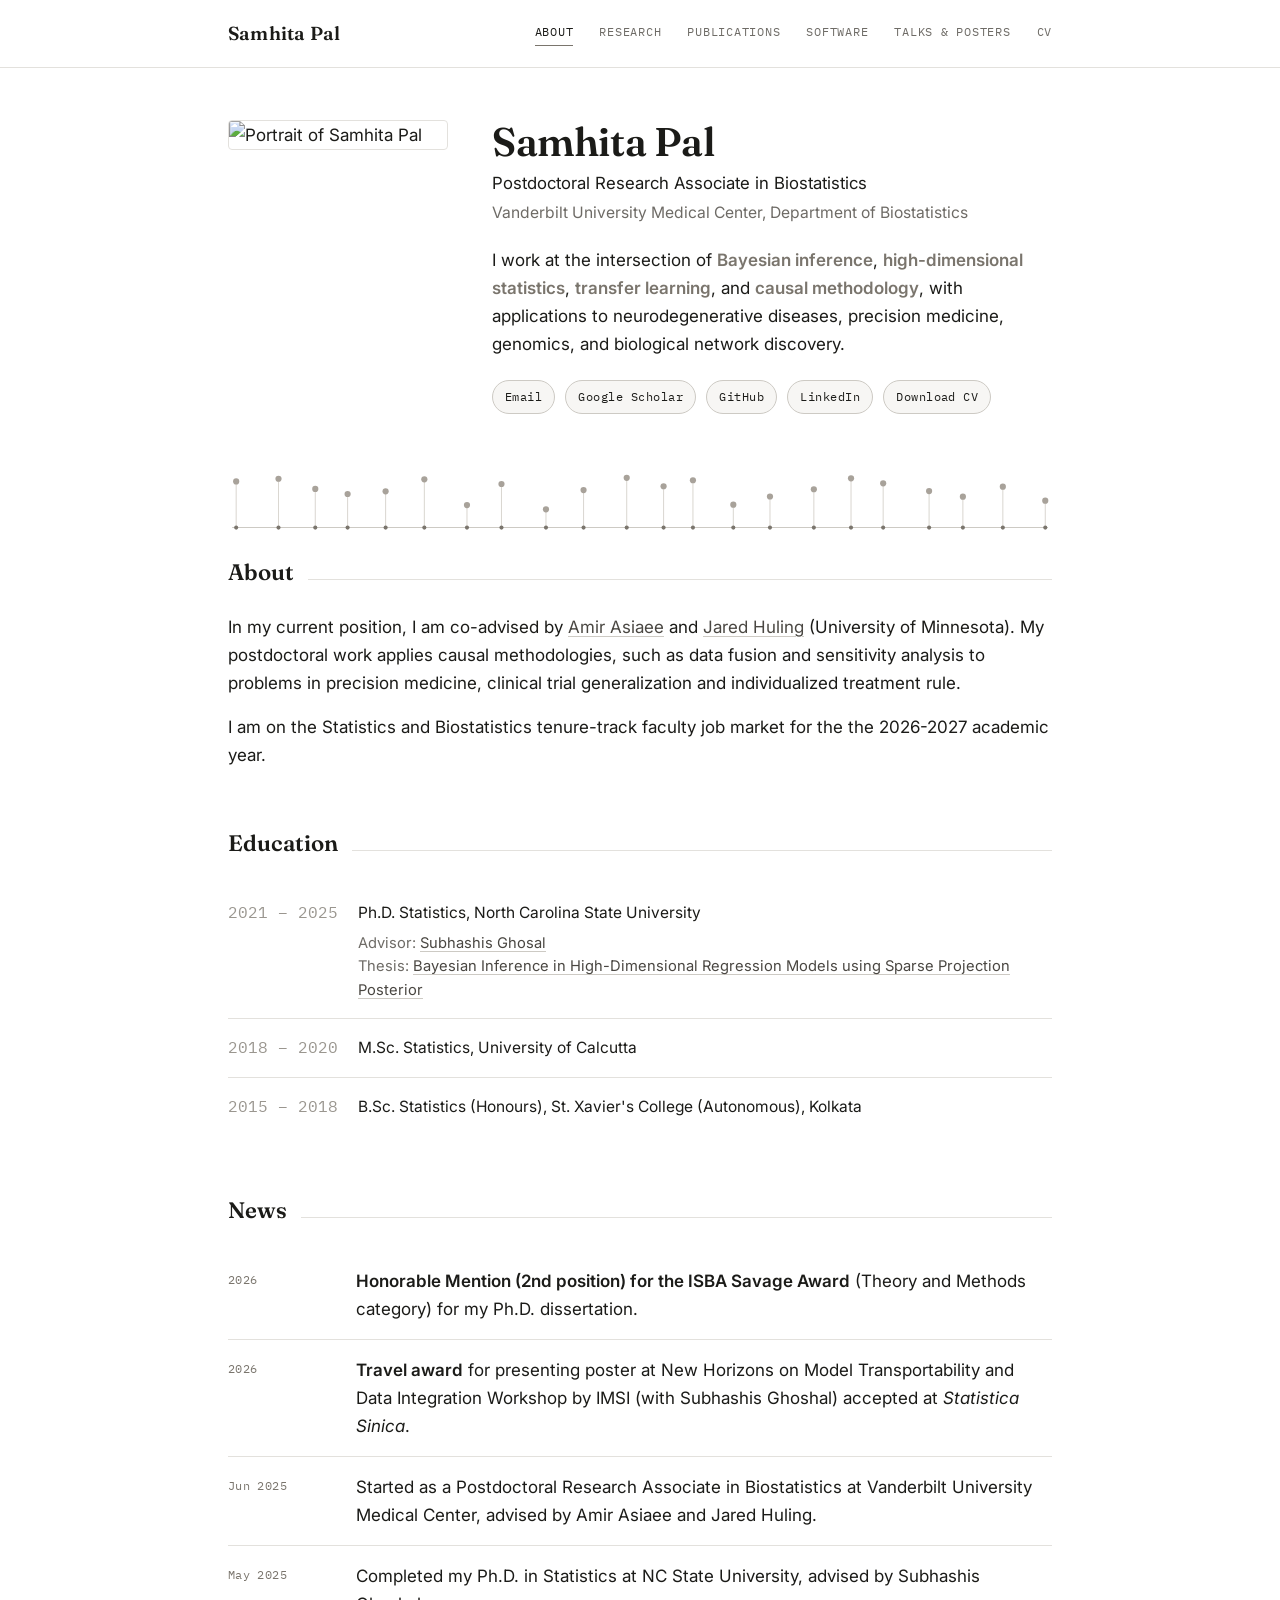
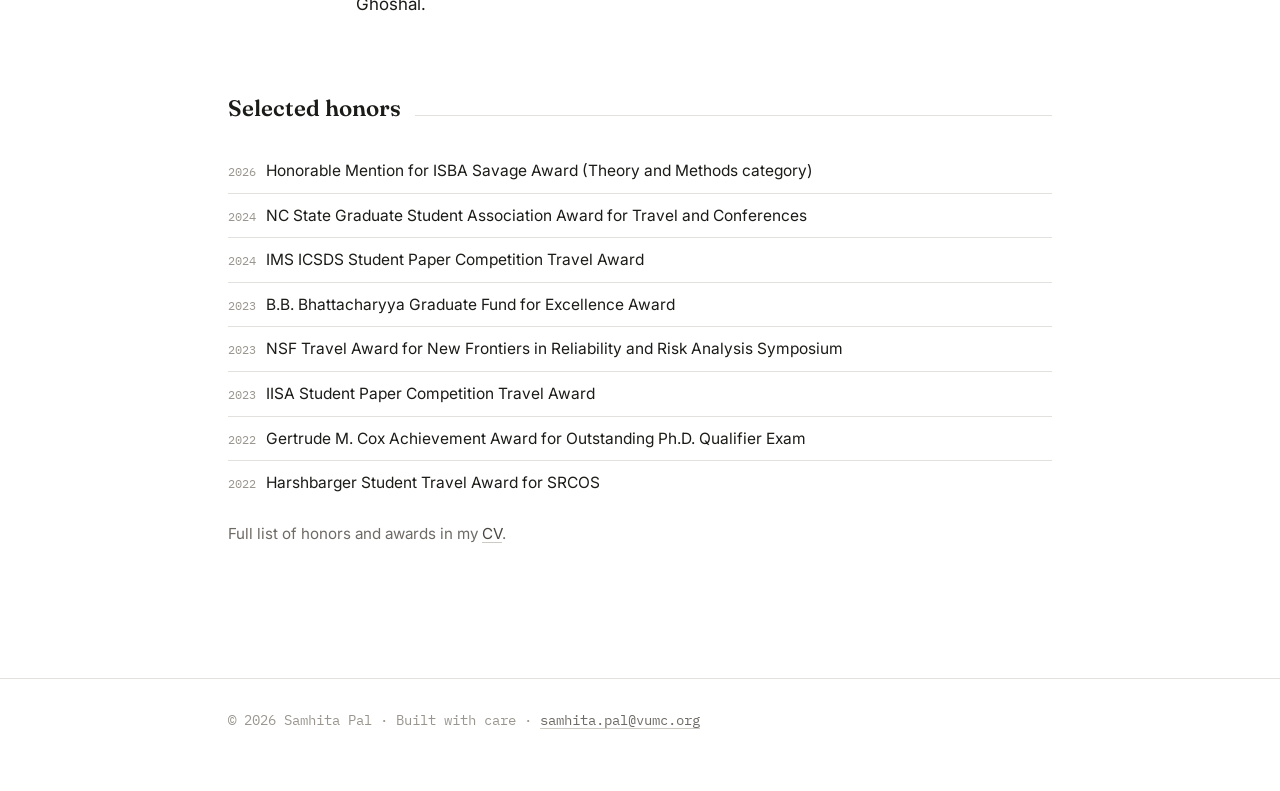
==== commit cb6c32aa: "Update index.html" ====
--- a/index.html
+++ b/index.html
@@ -109,7 +109,7 @@
 
     <div class="news-item">
       <div class="news-date">2026</div>
-      <div class="news-text">Paper <strong>"Travel award for presenting poster at New Horizons on Model Transportability and Data Integration Workshop by IMSI"</strong> (with Subhashis Ghoshal) accepted at <em>Statistica Sinica</em>.</div>
+      <div class="news-text"><strong>Travel award</strong> for presenting poster at New Horizons on Model Transportability and Data Integration Workshop by IMSI (with Subhashis Ghoshal) accepted at <em>Statistica Sinica</em>.</div>
     </div>
 
     <div class="news-item">
@@ -137,12 +137,14 @@
       <div class="rule"></div>
     </div>
     <ul class="honors-list">
-      <li><span class="yr">2026</span>Finalist, ISBA Savage Award for dissertation (Theory and Methods category)</li>
+      <li><span class="yr">2026</span>Honorable Mention for ISBA Savage Award (Theory and Methods category)</li>
       <li><span class="yr">2024</span>NC State Graduate Student Association Award for Travel and Conferences</li>
       <li><span class="yr">2024</span>IMS ICSDS Student Paper Competition Travel Award</li>
-      <li><span class="yr">2023</span>NSF Travel Award, New Frontiers in Reliability and Risk Analysis Symposium</li>
+      <li><span class="yr">2023</span>B.B. Bhattacharyya Graduate Fund for Excellence Award
+      <li><span class="yr">2023</span>NSF Travel Award for New Frontiers in Reliability and Risk Analysis Symposium</li>
       <li><span class="yr">2023</span>IISA Student Paper Competition Travel Award</li>
       <li><span class="yr">2022</span>Gertrude M. Cox Achievement Award for Outstanding Ph.D. Qualifier Exam</li>
+      <li><span class="yr">2022</span>Harshbarger Student Travel Award for SRCOS</li>
     </ul>
     <p class="section-note" style="margin-top:16px;">Full list of honors and awards in my <a href="cv.html">CV</a>.</p>
   </section>
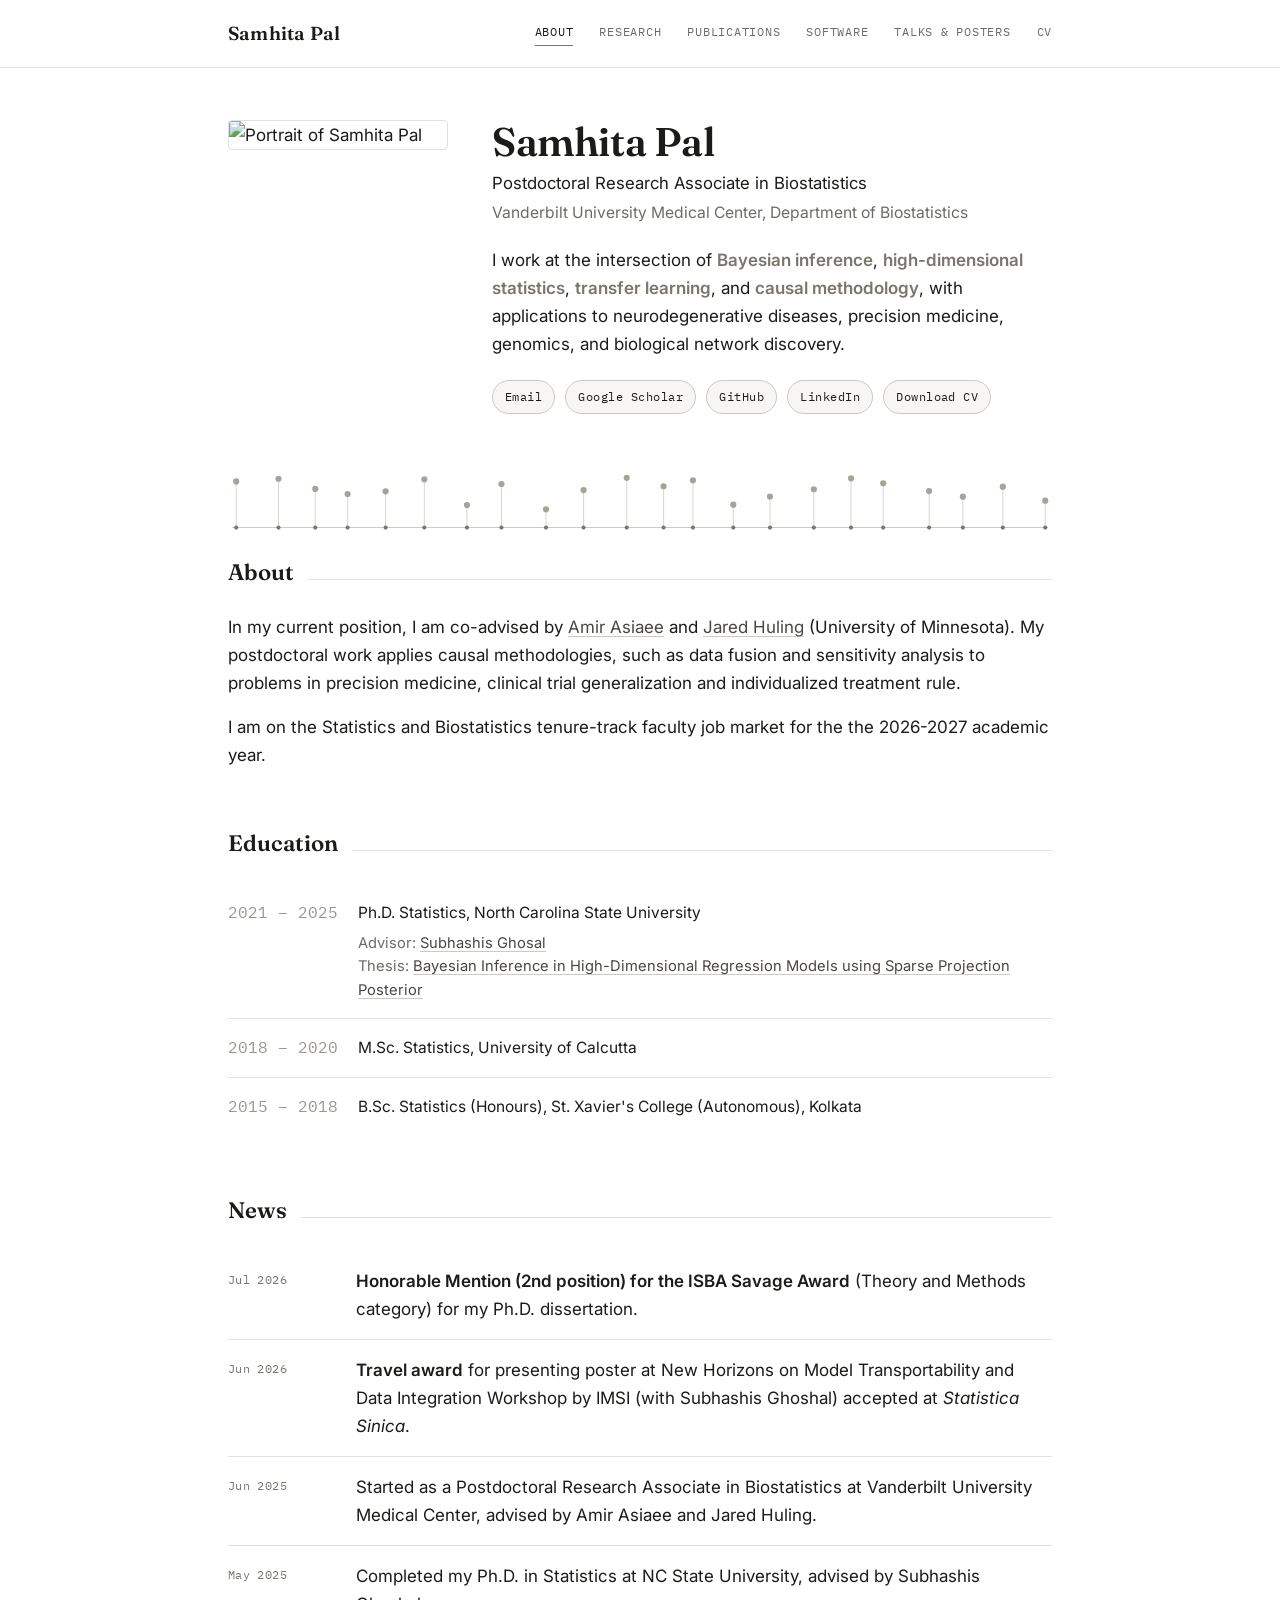
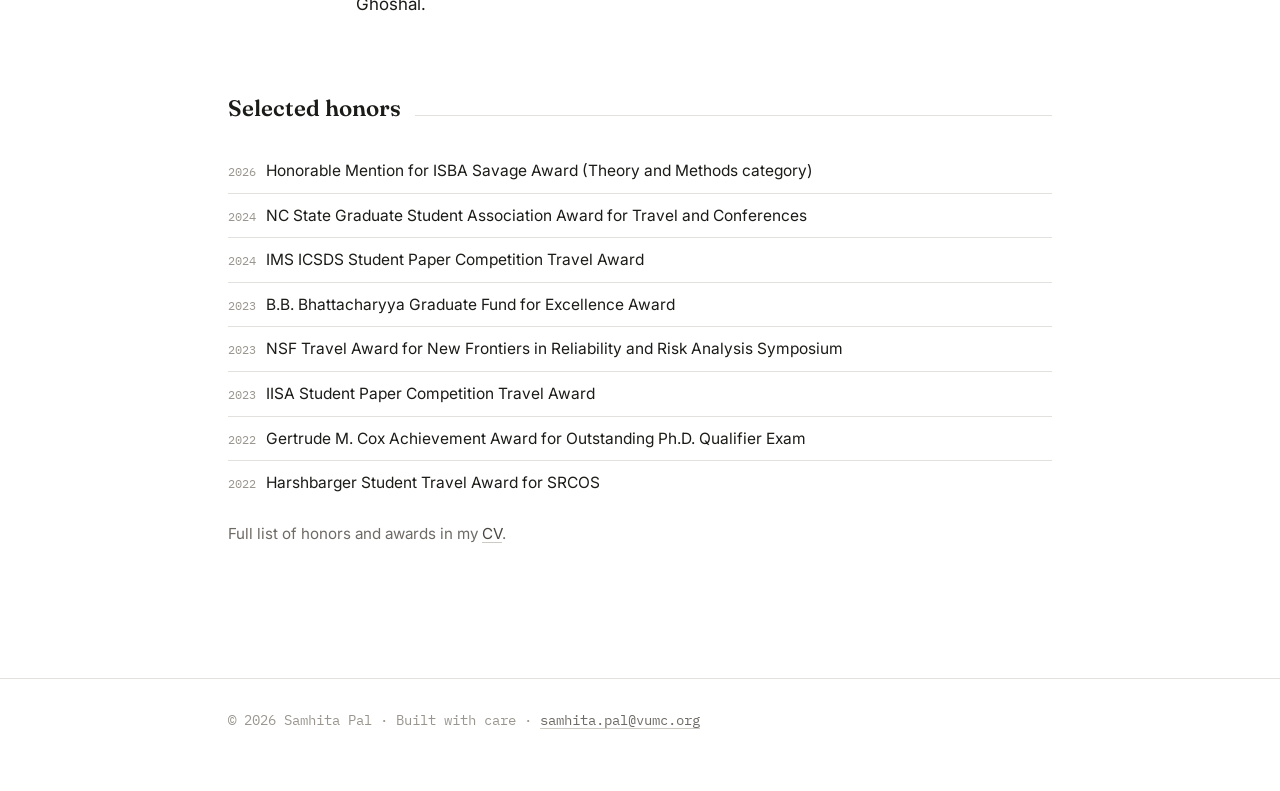
==== commit 90a66b63: "Update index.html" ====
--- a/index.html
+++ b/index.html
@@ -103,12 +103,12 @@
     </div>
 
     <div class="news-item">
-      <div class="news-date">2026</div>
+      <div class="news-date">Jul 2026</div>
       <div class="news-text"><strong>Honorable Mention (2nd position) for the ISBA Savage Award</strong> (Theory and Methods category) for my Ph.D. dissertation.</div>
     </div>
 
     <div class="news-item">
-      <div class="news-date">2026</div>
+      <div class="news-date">Jun 2026</div>
       <div class="news-text"><strong>Travel award</strong> for presenting poster at New Horizons on Model Transportability and Data Integration Workshop by IMSI (with Subhashis Ghoshal) accepted at <em>Statistica Sinica</em>.</div>
     </div>
 
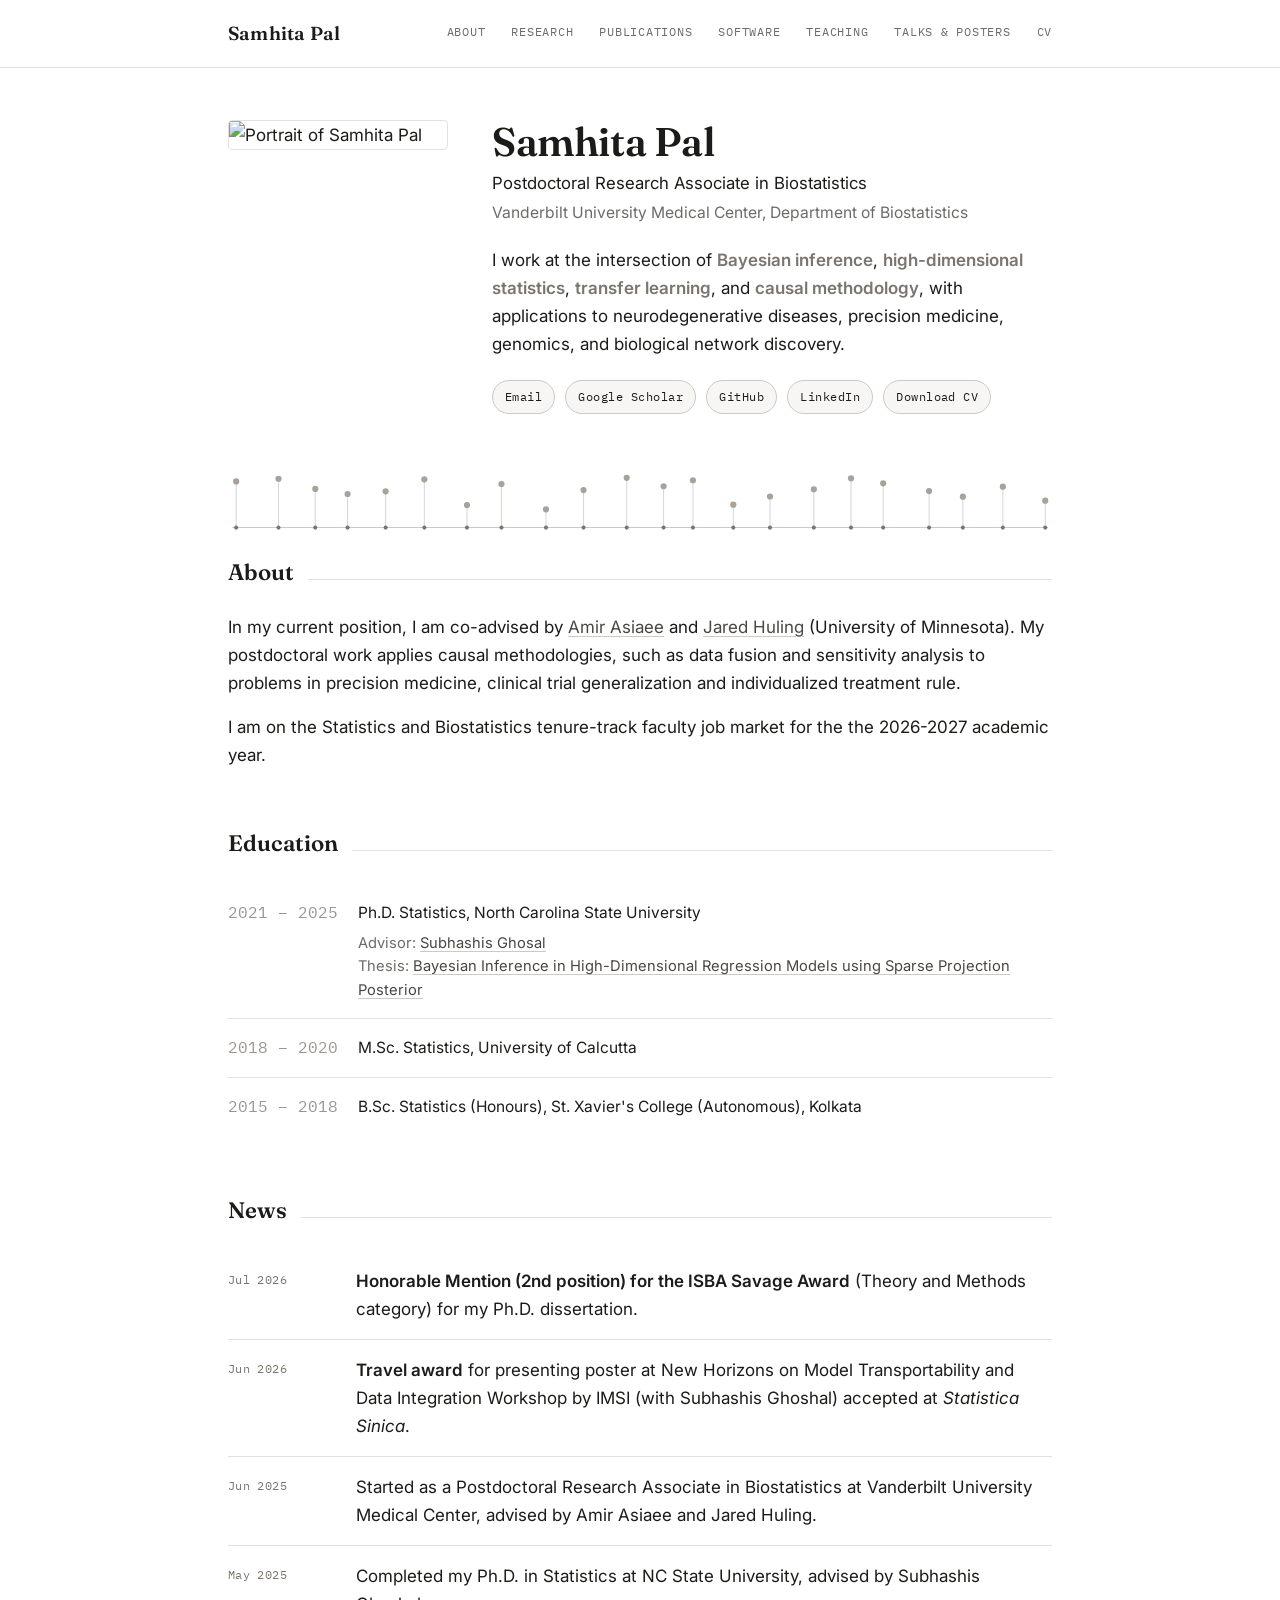
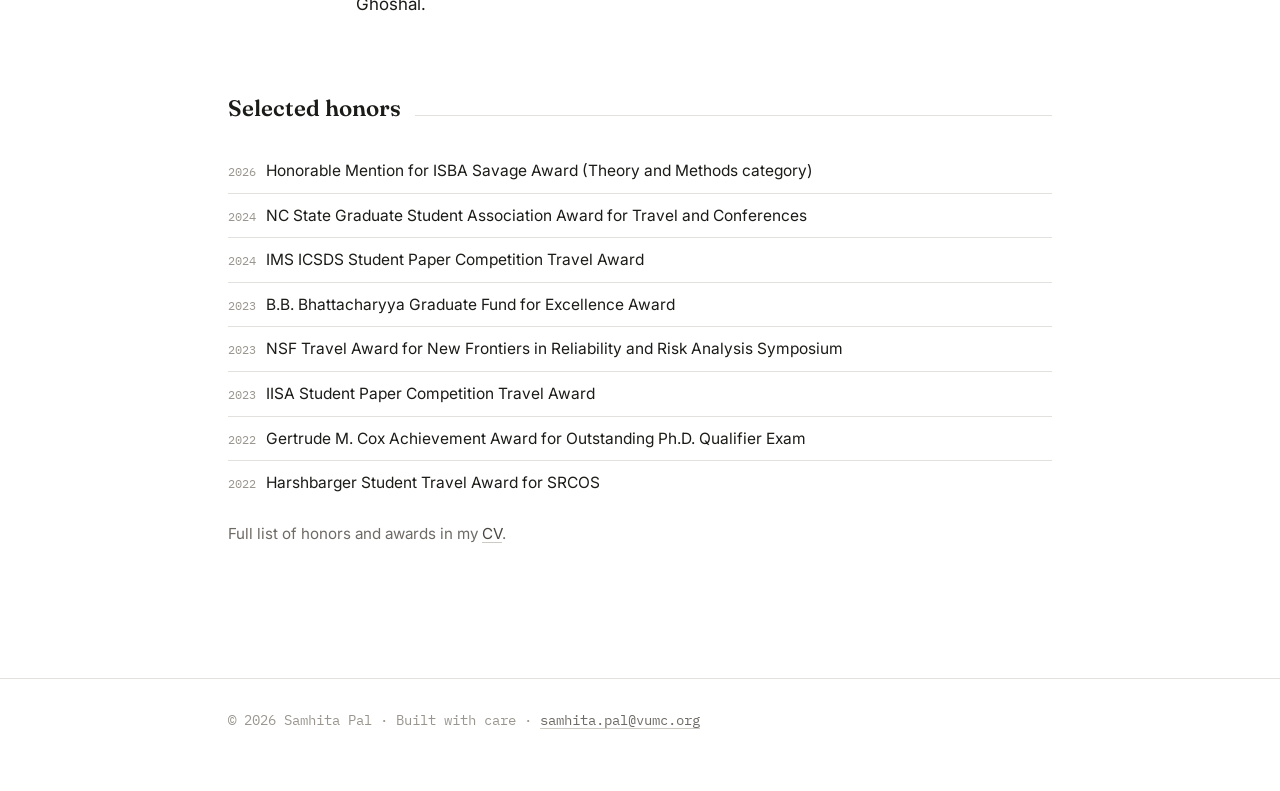
==== commit bfe4805a: "Update index.html" ====
--- a/index.html
+++ b/index.html
@@ -24,10 +24,11 @@
   <div class="wrap">
     <a class="site-title" href="index.html">Samhita Pal</a>
     <nav class="site-nav">
-      <a href="index.html" class="active">About</a>
+      <a href="index.html">About</a>
       <a href="research.html">Research</a>
       <a href="publications.html">Publications</a>
       <a href="software.html">Software</a>
+      <a href="teaching.html">Teaching</a>
       <a href="talks.html">Talks &amp; Posters</a>
       <a href="cv.html">CV</a>
     </nav>
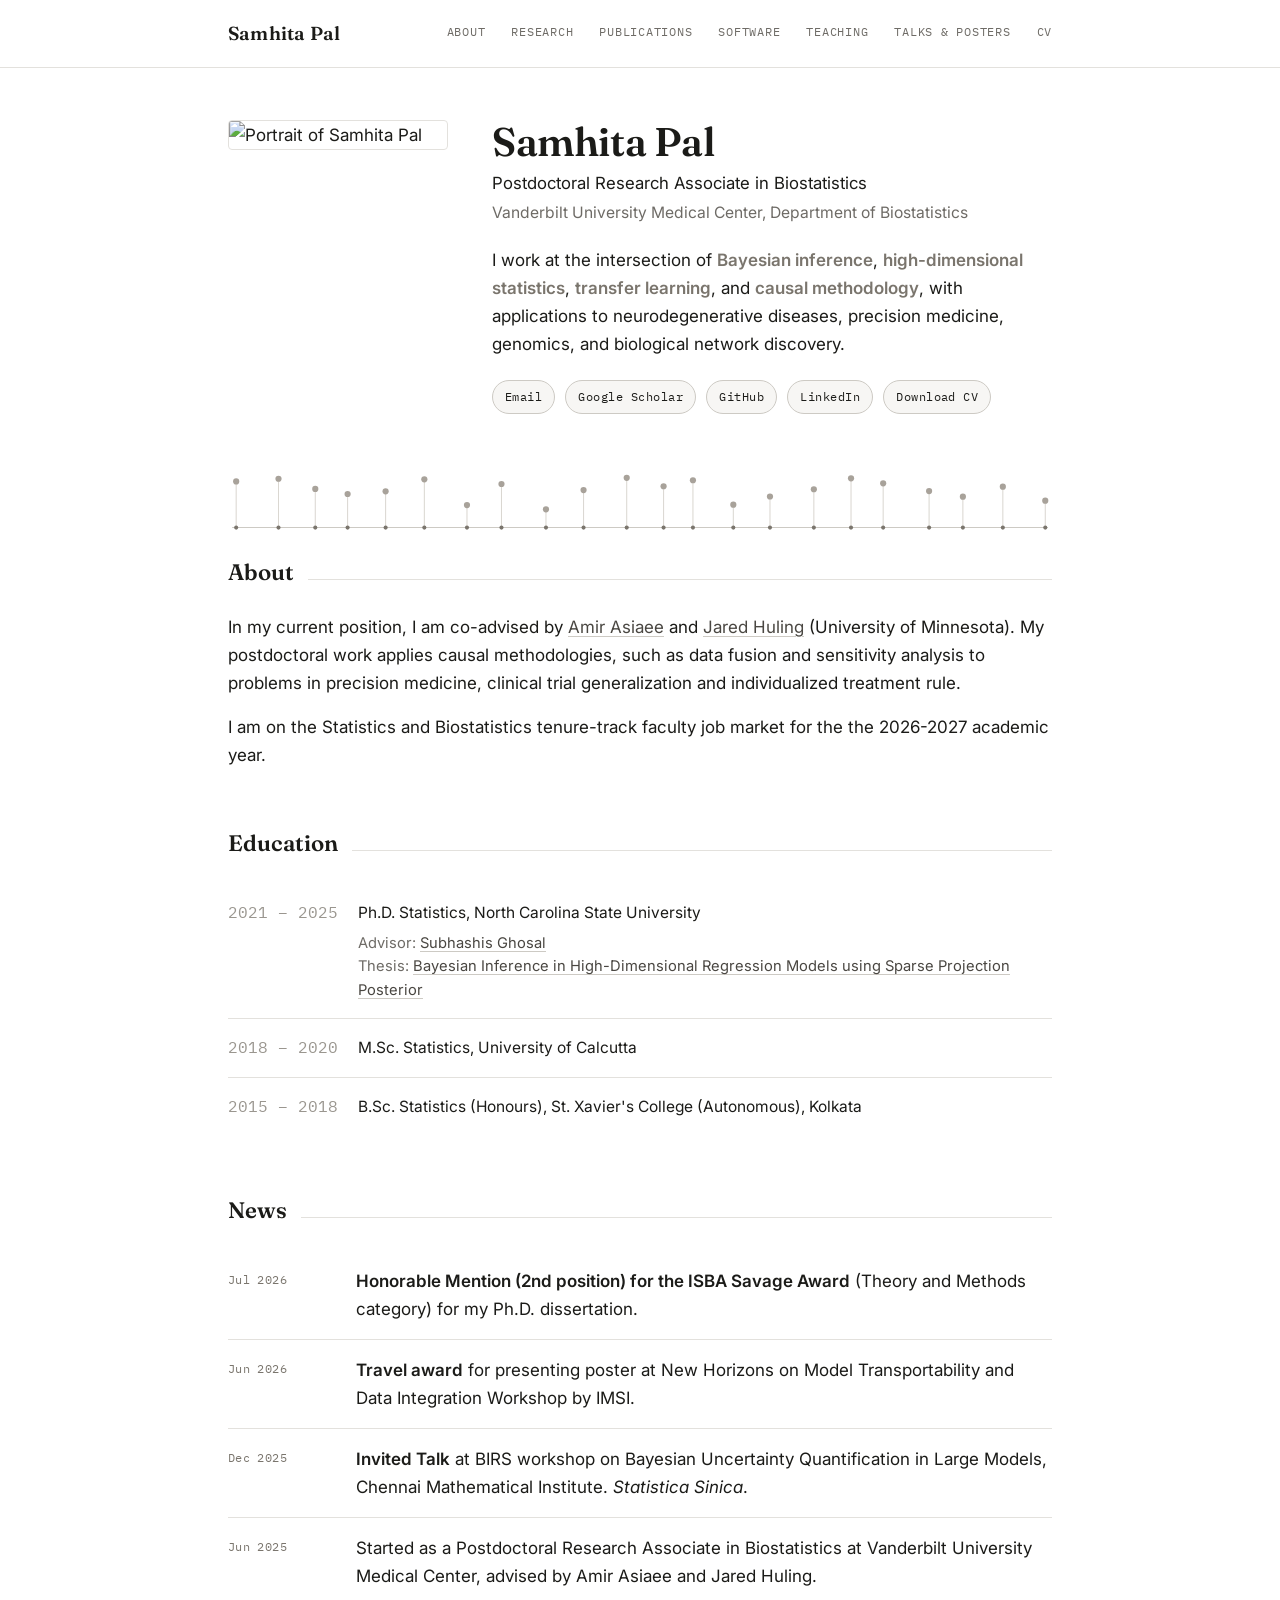
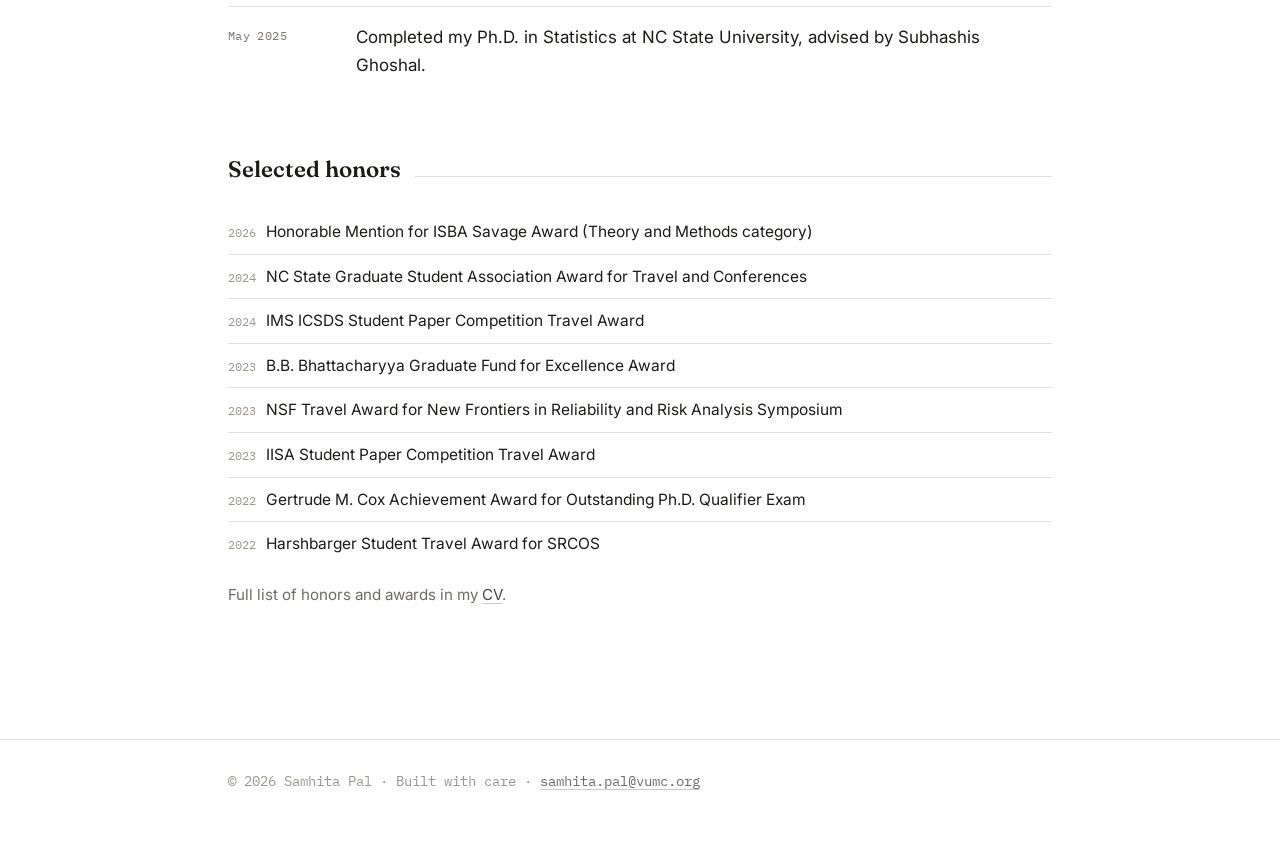
==== commit d6a0d760: "Update index.html" ====
--- a/index.html
+++ b/index.html
@@ -52,7 +52,7 @@
         <a class="pill" href="https://scholar.google.com/citations?user=FRRxYk8AAAAJ&hl=en&oi=ao" target="_blank" rel="noopener">Google Scholar</a>
         <a class="pill" href="https://github.com/SamhitaPal3" target="_blank" rel="noopener">GitHub</a>
         <a class="pill" href="https://www.linkedin.com/in/samhita-pal-76424529a/" target="_blank" rel="noopener">LinkedIn</a>
-        <a class="pill" href="files/Samhita_Pal_CV.pdf" target="_blank" rel="noopener">Download CV</a>
+        <a class="pill" href="files/Curriculum_Vitae.pdf" target="_blank" rel="noopener">Download CV</a>
       </div>
     </div>
   </section>
@@ -110,7 +110,12 @@
 
     <div class="news-item">
       <div class="news-date">Jun 2026</div>
-      <div class="news-text"><strong>Travel award</strong> for presenting poster at New Horizons on Model Transportability and Data Integration Workshop by IMSI (with Subhashis Ghoshal) accepted at <em>Statistica Sinica</em>.</div>
+      <div class="news-text"><strong>Travel award</strong> for presenting poster at New Horizons on Model Transportability and Data Integration Workshop by IMSI.</div>
+    </div>
+
+    <div class="news-item">
+      <div class="news-date">Dec 2025</div>
+      <div class="news-text"><strong>Invited Talk</strong> at BIRS workshop on Bayesian Uncertainty Quantification in Large Models, Chennai Mathematical Institute. <em>Statistica Sinica</em>.</div>
     </div>
 
     <div class="news-item">
